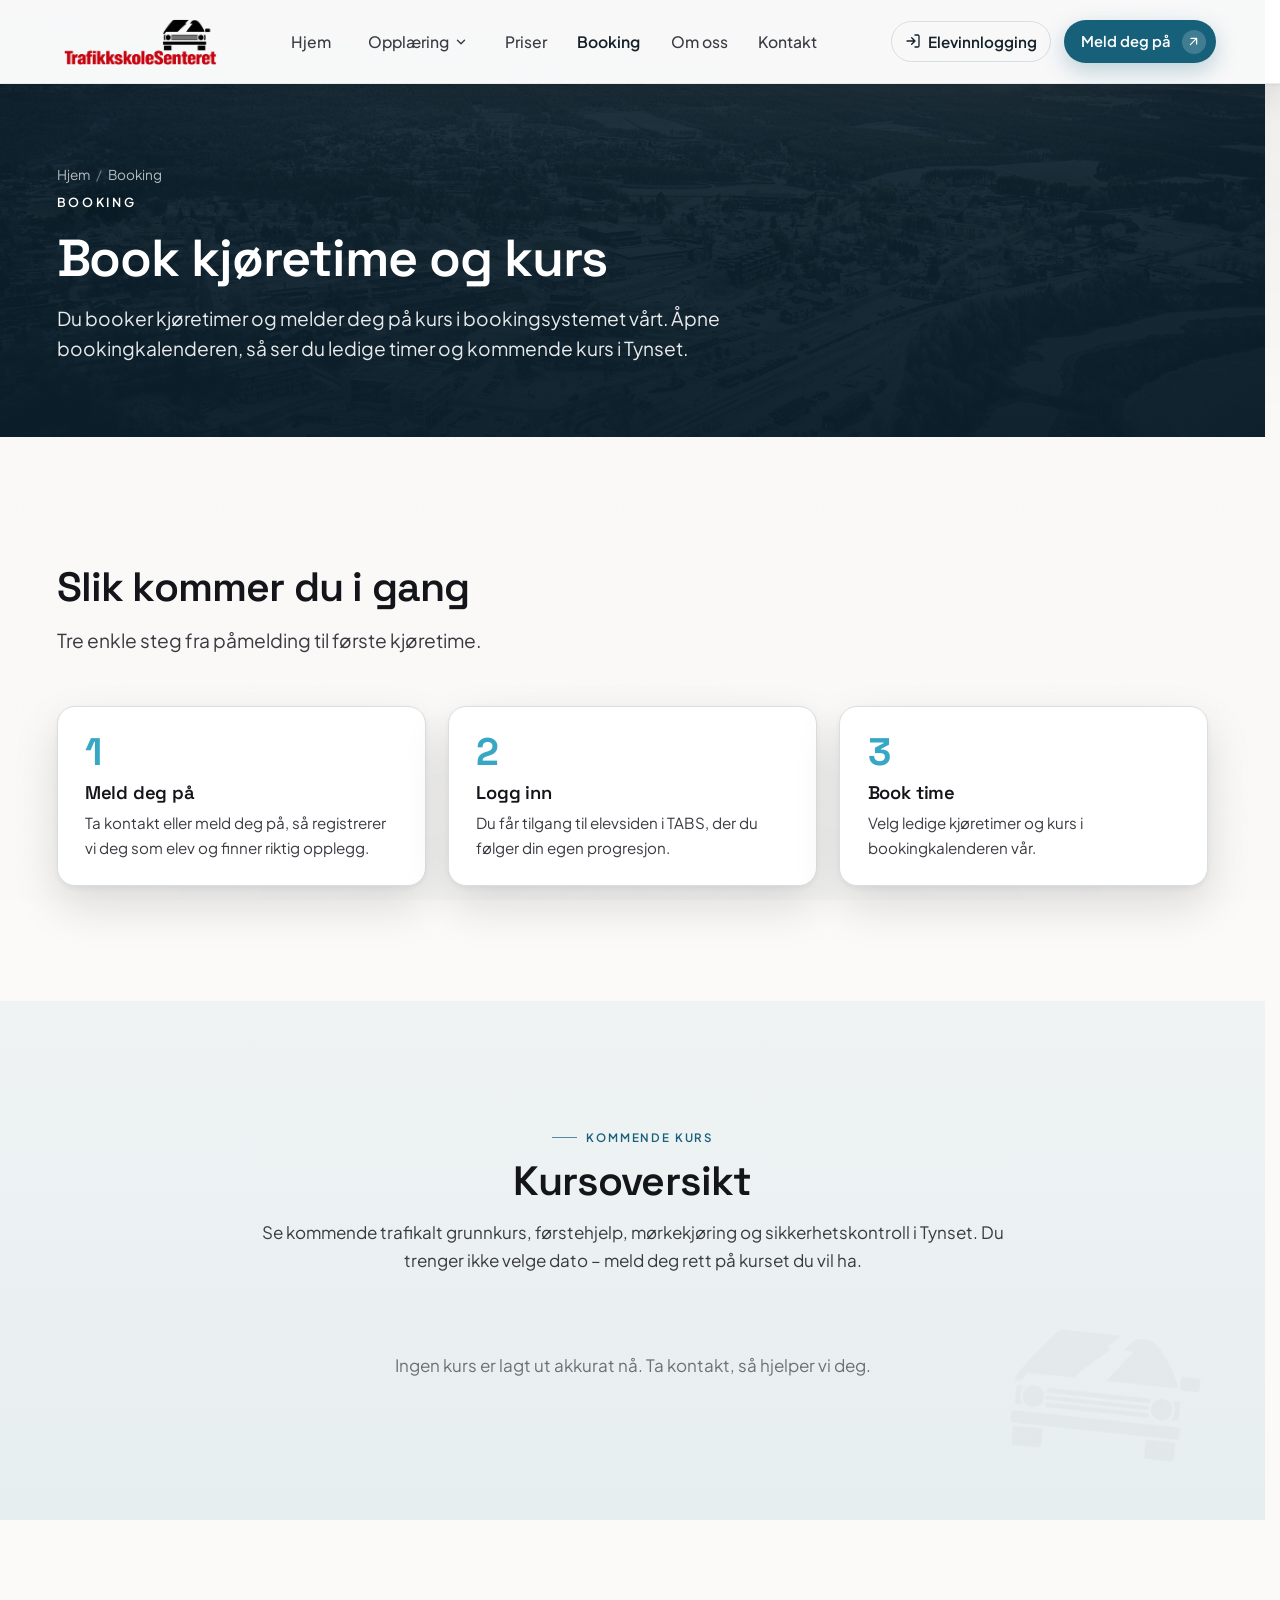
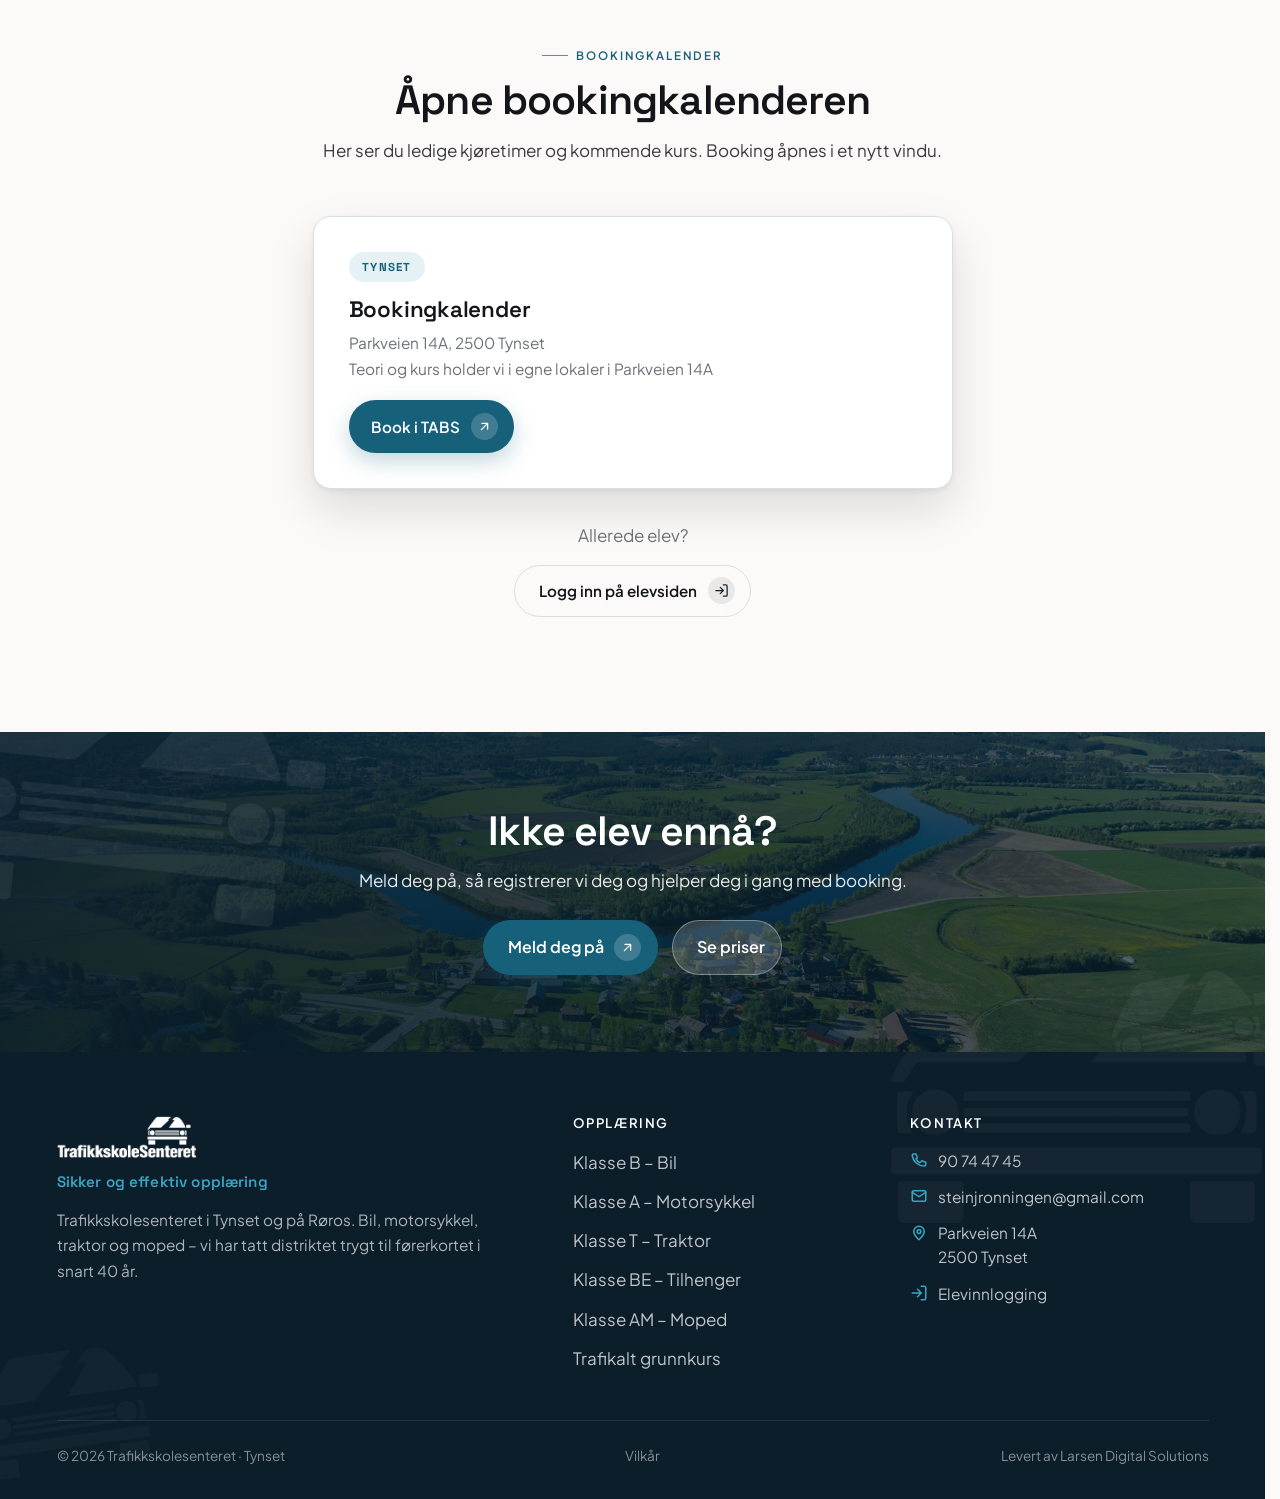
==== booking.html @ 38468cd4 "Trafikkskolesenteret – nettside (forhåndsvisning for kunde) Co-Authored-By: Claude Opus 4.8 (1M cont" ====
<!DOCTYPE html>
<html lang="nb">
<head>
  <meta charset="UTF-8">
  <meta name="viewport" content="width=device-width, initial-scale=1">
  <script>document.documentElement.classList.add('js')</script>
  <title>Booking og kommende kurs | Trafikkskolesenteret</title>
  <meta name="description" content="Book kjøretime og meld deg på kurs hos Trafikkskolesenteret i Tynset. Åpne bookingkalenderen og logg inn på elevsiden via TABS.">
  <link rel="canonical" href="https://trafikkskolesenteret.no/booking.html">
  <meta name="theme-color" content="#0C1E2A">
  <link rel="icon" type="image/png" href="img/favicon.png?v=5">
  <link rel="apple-touch-icon" href="img/favicon.png?v=5">
  <meta property="og:type" content="website">
  <meta property="og:site_name" content="Trafikkskolesenteret">
  <meta property="og:locale" content="nb_NO">
  <meta property="og:title" content="Booking og kommende kurs | Trafikkskolesenteret">
  <meta property="og:description" content="Book kjøretime og meld deg på kurs hos Trafikkskolesenteret i Tynset.">
  <meta property="og:url" content="https://trafikkskolesenteret.no/booking.html">
  <meta property="og:image" content="https://trafikkskolesenteret.no/img/road.jpg">
  <meta name="twitter:card" content="summary_large_image">
  <meta name="twitter:title" content="Booking og kommende kurs | Trafikkskolesenteret">
  <meta name="twitter:description" content="Book kjøretime og meld deg på kurs hos Trafikkskolesenteret i Tynset.">
  <meta name="twitter:image" content="https://trafikkskolesenteret.no/img/road.jpg">
  <link rel="stylesheet" href="css/styles.css?v=43">
  <style>
    .book-grid { display: grid; gap: clamp(1.1rem, 2vw, 1.6rem); }
    @media (min-width: 760px) { .book-grid { grid-template-columns: 1fr 1fr; } }
    .book-card { display: flex; flex-direction: column; padding: clamp(1.7rem, 3vw, 2.2rem); }
    .book-card__tag { display: inline-flex; align-self: flex-start; font-family: var(--font-display); font-weight: 700; font-size: .72rem; letter-spacing: .1em; text-transform: uppercase; color: var(--accent); background: rgba(8,117,160,.1); padding: .36rem .85rem; border-radius: 999px; margin-bottom: 1rem; }
    .book-card h3 { font-size: 1.4rem; margin-bottom: .5rem; }
    .book-card p { font-size: .96rem; margin-bottom: 1.2rem; }
    .book-card .btn-row { margin-top: auto; }
    .steps3 { display: grid; gap: clamp(1rem, 2vw, 1.4rem); counter-reset: s; }
    @media (min-width: 760px) { .steps3 { grid-template-columns: repeat(3, 1fr); } }
    .step3 { padding: 1.6rem 1.7rem; }
    .step3 .n { font-family: var(--font-display); font-weight: 700; font-size: 2.4rem; line-height: 1; color: var(--accent-bright); }
    .step3 h3 { margin: .7rem 0 .4rem; font-size: 1.15rem; }
    .step3 p { font-size: .95rem; }
  </style>
  <script type="application/ld+json">{"@context":"https://schema.org","@type":"BreadcrumbList","itemListElement":[{"@type":"ListItem","position":1,"name":"Hjem","item":"https://trafikkskolesenteret.no/"},{"@type":"ListItem","position":2,"name":"Booking","item":"https://trafikkskolesenteret.no/booking.html"}]}</script>
</head>
<body>
  <a href="#hovedinnhold" class="skip-link">Hopp til innhold</a>

  <!-- ===================== NAV ===================== -->
  <header class="nav">
    <div class="container nav__inner">
      <a class="brand" href="index.html" aria-label="Trafikkskolesenteret, forside"><img decoding="async" class="brand__logo" src="img/logo.png?v=1" alt="Trafikkskolesenteret"></a>
      <nav class="nav__links" aria-label="Hovedmeny">
        <a href="index.html">Hjem</a>
        <div class="has-dd">
          <button class="dd__btn" aria-haspopup="true" aria-expanded="false">Opplæring
            <svg viewBox="0 0 24 24" fill="none" stroke="currentColor" stroke-width="2.4" stroke-linecap="round" stroke-linejoin="round" aria-hidden="true"><path d="m6 9 6 6 6-6"/></svg>
          </button>
          <div class="dd__panel" role="menu">
            <a href="klasse-b.html" role="menuitem"><span class="dd__ic"><svg viewBox="0 0 24 24" fill="none" stroke="currentColor" stroke-width="2" stroke-linecap="round" stroke-linejoin="round"><path d="M5 13l1.5-4.5A2 2 0 0 1 8.4 7h7.2a2 2 0 0 1 1.9 1.5L19 13M5 13h14v4H5z"/><circle cx="8" cy="17" r="1.4"/><circle cx="16" cy="17" r="1.4"/></svg></span><span><b>Klasse B – Bil</b><span>Manuell eller automat</span></span></a>
            <a href="klasse-a-mc.html" role="menuitem"><span class="dd__ic"><svg viewBox="0 0 24 24" fill="none" stroke="currentColor" stroke-width="2" stroke-linecap="round" stroke-linejoin="round"><circle cx="5" cy="16" r="3.2"/><circle cx="19" cy="16" r="3.2"/><path d="M8.2 16h4.3l3-5.5H14l-2-2H8"/><path d="M15.5 10.5 17.5 16"/></svg></span><span><b>Klasse A – Motorsykkel</b><span>Lett, mellomtung og tung</span></span></a>
            <a href="klasse-t.html" role="menuitem"><span class="dd__ic"><svg viewBox="0 0 24 24" fill="none" stroke="currentColor" stroke-width="2" stroke-linecap="round" stroke-linejoin="round"><circle cx="7" cy="16" r="4"/><circle cx="18" cy="17" r="3"/><path d="M7 12V6h4l2 6M11 16h4M15 17V8h5"/></svg></span><span><b>Klasse T – Traktor</b><span>Traktor og redskap</span></span></a>
            <a href="klasse-be.html" role="menuitem"><span class="dd__ic"><svg viewBox="0 0 24 24" fill="none" stroke="currentColor" stroke-width="2" stroke-linecap="round" stroke-linejoin="round"><path d="M3 8h9v6H3zM12 11h6l3 3v0h-9z"/><circle cx="7" cy="17" r="1.6"/><circle cx="17" cy="17" r="1.6"/></svg></span><span><b>Klasse BE</b><span>Bil med tilhenger</span></span></a>
            <a href="klasse-am.html" role="menuitem"><span class="dd__ic"><svg viewBox="0 0 24 24" fill="none" stroke="currentColor" stroke-width="2" stroke-linecap="round" stroke-linejoin="round"><circle cx="5.5" cy="16" r="3"/><circle cx="18.5" cy="16" r="3"/><path d="M8.5 16h7l2-6h2M17.5 10 16 6h-3M5.5 16 8 11h6"/></svg></span><span><b>Klasse AM – Moped</b><span>Moped fra 16 år</span></span></a>
            <a href="trafikalt-grunnkurs.html" role="menuitem"><span class="dd__ic"><svg viewBox="0 0 24 24" fill="none" stroke="currentColor" stroke-width="2" stroke-linecap="round" stroke-linejoin="round"><path d="M9 11l3 3L22 4"/><path d="M21 12v7a2 2 0 0 1-2 2H5a2 2 0 0 1-2-2V5a2 2 0 0 1 2-2h11"/></svg></span><span><b>Trafikalt grunnkurs</b><span>Obligatorisk førstesteg</span></span></a>
          </div>
        </div>
        <a href="priser.html">Priser</a>
        <a href="booking.html" aria-current="page">Booking</a>
        <a href="om-oss.html">Om oss</a>
        <a href="kontakt.html">Kontakt</a>
      </nav>
      <div class="nav__cta">
        <a class="nav__login" href="https://tabs.no/start" target="_blank" rel="noopener" aria-label="Elevinnlogging (åpner nytt vindu)">
          <svg viewBox="0 0 24 24" fill="none" stroke="currentColor" stroke-width="2" stroke-linecap="round" stroke-linejoin="round" aria-hidden="true"><path d="M15 3h4a2 2 0 0 1 2 2v14a2 2 0 0 1-2 2h-4"/><path d="M10 17 15 12 10 7M15 12H3"/></svg>
          Elevinnlogging
        </a>
        <a class="btn btn--primary" href="kontakt.html">Meld deg på
          <span class="btn__icon" aria-hidden="true"><svg viewBox="0 0 24 24" fill="none" stroke="currentColor" stroke-width="2" stroke-linecap="round" stroke-linejoin="round"><path d="M7 17 17 7M8 7h9v9"/></svg></span>
        </a>
      </div>
      <button class="nav__burger" aria-label="Åpne meny" aria-expanded="false" aria-controls="mobilmeny"><span></span><span></span><span></span></button>
    </div>
  </header>

  <div class="mobile-menu" id="mobilmeny">
    <a class="m-link" href="index.html">Hjem</a>
    <span class="m-link" style="cursor:default;opacity:.7">Opplæring</span>
    <div class="m-sub">
      <a href="klasse-b.html">Klasse B – Bil</a>
      <a href="klasse-a-mc.html">Klasse A – MC</a>
      <a href="klasse-t.html">Klasse T – Traktor</a>
      <a href="klasse-be.html">Klasse BE – Tilhenger</a>
      <a href="klasse-am.html">Klasse AM – Moped</a>
      <a href="trafikalt-grunnkurs.html">Trafikalt grunnkurs</a>
    </div>
    <a class="m-link" href="priser.html">Priser</a>
    <a class="m-link" href="booking.html">Booking</a>
    <a class="m-link" href="om-oss.html">Om oss</a>
    <a class="m-link" href="kontakt.html">Kontakt</a>
    <div class="mobile-menu__foot">
      <a class="btn btn--ghost btn--block" href="https://tabs.no/start" target="_blank" rel="noopener">Elevinnlogging</a>
      <a class="btn btn--primary btn--block" href="kontakt.html">Meld deg på</a>
    </div>
  </div>

  <main id="hovedinnhold">

    <!-- ===================== SUBHERO ===================== -->
    <section class="subhero">
      <div class="subhero__bg" aria-hidden="true"><img decoding="async" src="img/tynset-vinter.jpg" alt=""></div>
      <div class="subhero__scrim" aria-hidden="true"></div>
      <span data-nav-sentinel style="position:absolute;top:60px;height:1px;width:1px"></span>
      <div class="container">
        <div class="crumbs"><a href="index.html">Hjem</a><span>/</span> Booking</div>
        <span class="eyebrow">Booking</span>
        <h1>Book kjøretime og kurs</h1>
        <p class="lead">Du booker kjøretimer og melder deg på kurs i bookingsystemet vårt. Åpne bookingkalenderen, så ser du ledige timer og kommende kurs i Tynset.</p>
      </div>
    </section>

    <!-- ===================== SLIK GJØR DU ===================== -->
    <section class="section">
      <div class="container">
        <div class="section-head reveal"><h2>Slik kommer du i gang</h2><p class="lead">Tre enkle steg fra påmelding til første kjøretime.</p></div>
        <div class="steps3 reveal">
          <div class="card step3"><span class="n">1</span><h3>Meld deg på</h3><p>Ta kontakt eller meld deg på, så registrerer vi deg som elev og finner riktig opplegg.</p></div>
          <div class="card step3"><span class="n">2</span><h3>Logg inn</h3><p>Du får tilgang til elevsiden i TABS, der du følger din egen progresjon.</p></div>
          <div class="card step3"><span class="n">3</span><h3>Book time</h3><p>Velg ledige kjøretimer og kurs i bookingkalenderen vår.</p></div>
        </div>
      </div>
    </section>

    <!-- ===================== KOMMENDE KURS ===================== -->
    <section class="section section--soft">
      <div class="container">
        <div class="section-head section-head--center reveal">
          <span class="eyebrow eyebrow--center">Kommende kurs</span>
          <h2>Kursoversikt</h2>
          <p class="measure" style="margin:.9rem auto 0">Se kommende trafikalt grunnkurs, førstehjelp, mørkekjøring og sikkerhetskontroll i Tynset. Du trenger ikke velge dato – meld deg rett på kurset du vil ha.</p>
        </div>
        <div class="reveal" data-kurs-list="full"><p class="ko-empty">Laster kommende kurs …</p></div>
      </div>
    </section>

    <!-- ===================== KALENDER ===================== -->
    <section class="section">
      <div class="container">
        <div class="section-head section-head--center reveal">
          <span class="eyebrow eyebrow--center">Bookingkalender</span>
          <h2>Åpne bookingkalenderen</h2>
          <p class="measure" style="margin:.9rem auto 0">Her ser du ledige kjøretimer og kommende kurs. Booking åpnes i et nytt vindu.</p>
        </div>
        <div class="book-grid reveal" style="grid-template-columns:1fr;max-width:640px;margin-inline:auto">
          <article class="card book-card">
            <span class="book-card__tag">Tynset</span>
            <h3>Bookingkalender</h3>
            <p class="muted">Parkveien 14A, 2500 Tynset<br>Teori og kurs holder vi i egne lokaler i Parkveien 14A</p>
            <div class="btn-row">
              <a class="btn btn--primary" href="https://tabs.no/start" target="_blank" rel="noopener">Book i TABS<span class="btn__icon" aria-hidden="true"><svg viewBox="0 0 24 24" fill="none" stroke="currentColor" stroke-width="2" stroke-linecap="round" stroke-linejoin="round"><path d="M7 17 17 7M8 7h9v9"/></svg></span></a>
            </div>
          </article>
        </div>
        <div class="center reveal" style="margin-top:2rem">
          <p class="muted" style="margin-bottom:1rem">Allerede elev?</p>
          <a class="btn btn--ghost" href="https://tabs.no/start" target="_blank" rel="noopener">Logg inn på elevsiden<span class="btn__icon" aria-hidden="true"><svg viewBox="0 0 24 24" fill="none" stroke="currentColor" stroke-width="2" stroke-linecap="round" stroke-linejoin="round"><path d="M15 3h4a2 2 0 0 1 2 2v14a2 2 0 0 1-2 2h-4"/><path d="M10 17 15 12 10 7M15 12H3"/></svg></span></a>
        </div>
      </div>
    </section>

    <!-- ===================== CTA ===================== -->
    <section class="cta-band section--tight">
      <div class="cta-band__bg" aria-hidden="true"><img decoding="async" src="img/tynset-sommer.jpg" alt=""></div>
      <div class="cta-band__scrim" aria-hidden="true"></div>
      <div class="container center">
        <h2>Ikke elev ennå?</h2>
        <p class="measure" style="margin:.8rem auto 1.6rem">Meld deg på, så registrerer vi deg og hjelper deg i gang med booking.</p>
        <div class="btn-row" style="justify-content:center">
          <a class="btn btn--primary btn--lg" href="kontakt.html">Meld deg på<span class="btn__icon" aria-hidden="true"><svg viewBox="0 0 24 24" fill="none" stroke="currentColor" stroke-width="2" stroke-linecap="round" stroke-linejoin="round"><path d="M7 17 17 7M8 7h9v9"/></svg></span></a>
          <a class="btn btn--glass btn--lg" href="priser.html">Se priser</a>
        </div>
      </div>
    </section>

  </main>

  <!-- ===================== FOOTER ===================== -->
  <footer class="footer">
    <div class="container">
      <div class="footer__grid">
        <div>
          <a class="brand" href="index.html" aria-label="Trafikkskolesenteret, forside"><img decoding="async" class="brand__logo" src="img/logo.png?v=1" alt="Trafikkskolesenteret"></a>
          <p class="footer__tagline">Sikker og effektiv opplæring</p>
          <p class="footer__about">Trafikkskolesenteret i Tynset og på Røros. Bil, motorsykkel, traktor og moped – vi har tatt distriktet trygt til førerkortet i snart 40 år.</p>
        </div>
        <div>
          <h4>Opplæring</h4>
          <ul>
            <li><a href="klasse-b.html">Klasse B – Bil</a></li>
            <li><a href="klasse-a-mc.html">Klasse A – Motorsykkel</a></li>
            <li><a href="klasse-t.html">Klasse T – Traktor</a></li>
            <li><a href="klasse-be.html">Klasse BE – Tilhenger</a></li>
            <li><a href="klasse-am.html">Klasse AM – Moped</a></li>
            <li><a href="trafikalt-grunnkurs.html">Trafikalt grunnkurs</a></li>
          </ul>
        </div>
        <div>
          <h4>Kontakt</h4>
          <ul class="footer__contact">
            <li><svg viewBox="0 0 24 24" fill="none" stroke="currentColor" stroke-width="2" stroke-linecap="round" stroke-linejoin="round" aria-hidden="true"><path d="M5 4h3l2 5-2 1.5a11 11 0 0 0 5 5L16 13l5 2v3a2 2 0 0 1-2 2A16 16 0 0 1 3 6a2 2 0 0 1 2-2Z"/></svg><a href="tel:+4790744745">90 74 47 45</a></li><li><svg viewBox="0 0 24 24" fill="none" stroke="currentColor" stroke-width="2" stroke-linecap="round" stroke-linejoin="round" aria-hidden="true"><rect x="3" y="5" width="18" height="14" rx="2"/><path d="m3 7 9 6 9-6"/></svg><a href="mailto:steinjronningen@gmail.com">steinjronningen@gmail.com</a></li>
            <li><svg viewBox="0 0 24 24" fill="none" stroke="currentColor" stroke-width="2" stroke-linecap="round" stroke-linejoin="round" aria-hidden="true"><path d="M12 21s-7-6.5-7-11a7 7 0 0 1 14 0c0 4.5-7 11-7 11Z"/><circle cx="12" cy="10" r="2.5"/></svg><span style="line-height:1.6">Parkveien 14A<br>2500 Tynset</span></li>
            <li><svg viewBox="0 0 24 24" fill="none" stroke="currentColor" stroke-width="2" stroke-linecap="round" stroke-linejoin="round" aria-hidden="true"><path d="M15 3h4a2 2 0 0 1 2 2v14a2 2 0 0 1-2 2h-4"/><path d="M10 17 15 12 10 7M15 12H3"/></svg><a href="https://tabs.no/start" target="_blank" rel="noopener">Elevinnlogging</a></li>
          </ul>
        </div>
      </div>
      <div class="footer__bar">
        <span>© <span data-year>2026</span> Trafikkskolesenteret · Tynset</span>
        <a href="vilkar.html">Vilkår</a>
        <span>Levert av Larsen Digital Solutions</span>
      </div>
    </div>
  </footer>

  <div class="mbar">
    <a class="btn btn--ghost" href="priser.html">Se priser</a>
    <a class="btn btn--primary" href="kontakt.html">Meld deg på</a>
  </div>

  <script src="js/main.js?v=13" defer></script>
  <script src="data/kurs.js?v=1" defer></script>
  <script src="js/kommende-kurs.js?v=2" defer></script>
</body>
</html>
---- css/styles.css ----
/* =====================================================================
   Trafikkskolesenteret — designsystem (Tynset)
   Palett: "Petrol & rav". Petrolblå = merkevare/CTA (tillit, etablert),
   brent oransje = sjelden spark (understrek, spar-merker), gull = stjerner.
   Radius: knapper = pill, kort = 18px, input = 10px.
   Fonter: Space Grotesk (display) + Plus Jakarta Sans (brødtekst), selvhostet.
   ===================================================================== */

/* ---------- Fonter ---------- */
@font-face { font-family: 'Space Grotesk'; font-style: normal; font-weight: 500; font-display: swap; src: url('../fonts/space-grotesk-500.woff2') format('woff2'); }
@font-face { font-family: 'Space Grotesk'; font-style: normal; font-weight: 600; font-display: swap; src: url('../fonts/space-grotesk-600.woff2') format('woff2'); }
@font-face { font-family: 'Space Grotesk'; font-style: normal; font-weight: 700; font-display: swap; src: url('../fonts/space-grotesk-700.woff2') format('woff2'); }
@font-face { font-family: 'Plus Jakarta Sans'; font-style: normal; font-weight: 400; font-display: swap; src: url('../fonts/jakarta-400.woff2') format('woff2'); }
@font-face { font-family: 'Plus Jakarta Sans'; font-style: normal; font-weight: 500; font-display: swap; src: url('../fonts/jakarta-500.woff2') format('woff2'); }
@font-face { font-family: 'Plus Jakarta Sans'; font-style: normal; font-weight: 600; font-display: swap; src: url('../fonts/jakarta-600.woff2') format('woff2'); }
@font-face { font-family: 'Plus Jakarta Sans'; font-style: normal; font-weight: 700; font-display: swap; src: url('../fonts/jakarta-700.woff2') format('woff2'); }

/* ---------- Tokens ---------- */
:root {
  --ink: #14151A;          /* tekst – nær sort */
  --ink-2: #3A3B42;        /* sekundær tekst */
  --muted: #6B7177;        /* dempet */
  --brand: #14212B;        /* petrol-navy: solid-nav-lenker, aksent på lyst */
  --brand-dark: #0A141C;
  --accent: #17607A;       /* petrolblå – CTA-bakgrunn (hvit tekst, AA ~6,5:1) */
  --accent-hover: #124F64;
  --accent-bright: #37A7C4;/* dekor: fokusring, ikon-uthev på mørkt */
  --spark: #C25A1B;        /* brent oransje-spark (spar-merker, understrek) */
  --gold: #E8A33D;         /* stjerner */
  --bg: #FBFAF8;           /* varm, lys near-white – hvite kort popper, ikke grått */
  --bg-soft: #EAF1F3;      /* mild kjølig petroltone (ikke grått) */
  --bg-deep: #0C1E2A;      /* mørk seksjon / footer – dyp petrol-navy */
  --surface: #FFFFFF;
  --hairline: #D8DEE2;
  --hairline-soft: #E8ECEF;

  --r-card: 18px;
  --r-card-inner: 12px;
  --r-input: 10px;
  --r-sm: 8px;
  --r-pill: 999px;

  --shadow-sm: 0 1px 3px rgba(17,18,22,.06), 0 12px 32px rgba(17,18,22,.10);
  --shadow-md: 0 6px 20px rgba(17,18,22,.08), 0 22px 48px rgba(17,18,22,.12);
  --shadow-lg: 0 30px 70px rgba(23,24,29,.16);

  --ease: cubic-bezier(0.16, 1, 0.3, 1);
  --ease-spring: cubic-bezier(0.32, 0.72, 0, 1);

  --font-display: 'Space Grotesk', ui-sans-serif, system-ui, sans-serif;
  --font-body: 'Plus Jakarta Sans', ui-sans-serif, system-ui, sans-serif;

  --maxw: 1200px;
  --nav-h: 84px;
}

/* ---------- Reset / base ---------- */
*, *::before, *::after { box-sizing: border-box; }
* { margin: 0; }
html { scroll-behavior: smooth; -webkit-text-size-adjust: 100%; scrollbar-gutter: stable; scroll-padding-top: calc(var(--nav-h) + 16px); }
body {
  font-family: var(--font-body);
  color: var(--ink);
  background: var(--bg);
  font-size: 1.0625rem;
  line-height: 1.65;
  -webkit-font-smoothing: antialiased;
  text-rendering: optimizeLegibility;
  overflow-x: hidden;
}
/* Ambient dybde: subtile gløder + grain – faste lag bak innholdet (ingen blur → ingen scroll-kost) */
body::before {
  content: ''; position: fixed; inset: 0; z-index: -1; pointer-events: none;
  background:
    radial-gradient(66rem 46rem at 3% -12%, rgba(23,96,122,.055), transparent 56%),
    radial-gradient(58rem 46rem at 106% 2%, rgba(16,17,22,.06), transparent 55%),
    radial-gradient(58rem 44rem at 50% 120%, rgba(23,96,122,.03), transparent 60%);
}
body::after {
  content: ''; position: fixed; inset: 0; z-index: -1; pointer-events: none; opacity: .035;
  background-image: url("data:image/svg+xml,%3Csvg xmlns='http://www.w3.org/2000/svg' width='200' height='200'%3E%3Cfilter id='n'%3E%3CfeTurbulence type='fractalNoise' baseFrequency='0.8' numOctaves='2' stitchTiles='stitch'/%3E%3C/filter%3E%3Crect width='100%25' height='100%25' filter='url(%23n)'/%3E%3C/svg%3E");
  background-size: 200px 200px;
}
img { display: block; max-width: 100%; height: auto; }
a { color: inherit; text-decoration: none; }
button { font: inherit; cursor: pointer; }
[hidden] { display: none !important; }
:focus-visible { outline: 2px solid var(--accent-bright); outline-offset: 3px; border-radius: 4px; }

/* ---------- Typografi ---------- */
h1, h2, h3, h4 { font-family: var(--font-display); font-weight: 600; line-height: 1.08; letter-spacing: -0.02em; color: var(--ink); }
.h-display { font-size: clamp(2.6rem, 6vw, 4.6rem); font-weight: 700; line-height: 1.02; letter-spacing: -0.03em; }
h1 { font-size: clamp(2.1rem, 4.2vw, 3.25rem); }
h2 { font-size: clamp(1.8rem, 3.2vw, 2.6rem); }
h3 { font-size: clamp(1.2rem, 1.6vw, 1.45rem); letter-spacing: -0.01em; }
p { color: var(--ink-2); }
.lead { font-size: clamp(1.1rem, 1.5vw, 1.3rem); color: var(--ink-2); line-height: 1.55; }
.measure { max-width: 62ch; }
.muted { color: var(--muted); }
strong { font-weight: 600; color: var(--ink); }
.prose p + p { margin-top: 1rem; }
.prose h3 { margin: 2rem 0 .6rem; }
.prose ul { margin: 1rem 0 0; padding-left: 0; list-style: none; display: grid; gap: .7rem; }
.prose ul li { position: relative; padding-left: 1.6rem; color: var(--ink-2); }
.prose ul li::before { content: ""; position: absolute; left: 0; top: .62em; width: 8px; height: 8px; border-radius: 50%; background: var(--accent); }

.eyebrow {
  display: inline-flex; align-items: center; gap: .55rem;
  font-family: var(--font-body); font-weight: 600;
  font-size: .72rem; letter-spacing: .16em; text-transform: uppercase;
  color: var(--accent);
}
.eyebrow::before { content: ""; width: 1.6rem; height: 1px; background: var(--accent); display: inline-block; opacity: .7; }
.eyebrow--center { justify-content: center; }

/* ---------- Layout ---------- */
.container { width: 100%; max-width: var(--maxw); margin-inline: auto; padding-inline: 24px; }
.container--narrow { max-width: 860px; }
.section { padding-block: clamp(72px, 9vw, 132px); }
.section--soft { background: linear-gradient(180deg, #EFF3F4 0%, #E7EEF0 100%); }
.section--deep { background: var(--bg-deep); color: #ECEEF1; }
.section--tight { padding-block: clamp(56px, 6vw, 88px); }
/* Diskret bil-vannmerke i lyse seksjoner. Fire varianter veksler (ulik størrelse,
   hjørne og rotasjon) slik at stablede seksjoner aldri ser like ut. Veldig lav opasitet. */
.section--soft { position: relative; overflow: hidden; }
.section--soft > .container { position: relative; z-index: 1; }
.section--soft::before { content: ''; position: absolute; z-index: 0; pointer-events: none; background: url('../img/favicon.png') no-repeat center / contain; aspect-ratio: 417 / 276;
  /* variant A: oppe til høyre – hele bilen synlig */
  width: clamp(150px, 18vw, 250px); right: 4%; top: 14%; opacity: .03; }
/* variant B: nede til venstre, lett rotert */
.section--soft:nth-of-type(4n+2)::before { width: clamp(110px, 13vw, 180px); right: auto; left: 4%; top: auto; bottom: 11%; transform: rotate(-8deg); opacity: .028; }
/* variant C: medium, nede til høyre, motsatt rotasjon */
.section--soft:nth-of-type(4n+3)::before { width: clamp(130px, 15vw, 215px); right: 5%; left: auto; top: auto; bottom: 12%; transform: rotate(6deg); opacity: .026; }
/* variant D: liten, oppe til venstre */
.section--soft:nth-of-type(4n)::before   { width: clamp(100px, 12vw, 155px); right: auto; left: 5%; top: 12%; bottom: auto; transform: rotate(-3deg); opacity: .03; }
/* Frostet-glass-scene (fjell, trær, skilt) – inspirert av vinduet deres. Erstatter bil-vannmerket i seksjonen den brukes. */
/* Frostet-glass-scene (fjell, bil, skilt, busk) fra deres vindusdekor. Silhuettene står på
   seksjonsbunnen (= skillet mot neste seksjon); bakkebåndet under horisonten klippes bort. */
.scene-band { position: absolute; left: 0; right: 0; bottom: 0; height: clamp(150px, 18vw, 265px); overflow: hidden; z-index: 0; pointer-events: none;
  background: url('../img/scene-by.png') no-repeat center bottom / 100% auto;
  mix-blend-mode: multiply; opacity: .15;
}
/* Bil med campingvogn – samme bånd-format, brukes på FAQ-seksjonen */
.scene-band.scene-band--vogn { background-image: url('../img/scene-vogn.png'); }
.has-scene { position: relative; overflow: hidden; }
.has-scene > .container { position: relative; z-index: 1; }
.section--soft.has-scene { padding-bottom: clamp(2.6rem, 5vw, 4rem); }
.section--soft.has-scene::before { display: none; }

/* Motorsykkel-variant – allerede et tynt bånd med horisont i bunn; legges på lys seksjon
   som skille (bases står på seksjonsbunnen). */
.section.has-scene--mc { padding-bottom: clamp(150px, 17vw, 250px); }
.scene-band.scene-band--mc { height: clamp(130px, 16vw, 235px);
  background: url('../img/scene-mc.png') no-repeat center bottom / 100% auto;
  opacity: .15;
  -webkit-mask-image: linear-gradient(to top, #000 78%, transparent 100%);
  mask-image: linear-gradient(to top, #000 78%, transparent 100%);
}
.section-head { max-width: 64ch; margin-bottom: clamp(2.2rem, 4vw, 3.4rem); }
.section-head h2 { margin-top: .8rem; }
.section-head p { margin-top: 1rem; }
.section-head--center { margin-inline: auto; text-align: center; }

.grid { display: grid; gap: clamp(1.1rem, 2vw, 1.6rem); }
@media (min-width: 768px) {
  .grid-2 { grid-template-columns: repeat(2, 1fr); }
  .grid-3 { grid-template-columns: repeat(3, 1fr); }
  .grid-4 { grid-template-columns: repeat(4, 1fr); }
}

/* ---------- Knapper ---------- */
.btn {
  display: inline-flex; align-items: center; gap: .65rem;
  font-family: var(--font-body); font-weight: 600; font-size: .95rem;
  padding: .72rem .95rem .72rem 1.35rem;
  border-radius: var(--r-pill); border: 1px solid transparent;
  transition: transform .4s var(--ease-spring), background-color .3s var(--ease), box-shadow .3s var(--ease), color .3s var(--ease), border-color .3s var(--ease);
  white-space: nowrap;
}
.btn:active { transform: scale(.975); }
.btn__icon { display: grid; place-items: center; width: 1.7rem; height: 1.7rem; border-radius: var(--r-pill); background: rgba(255,255,255,.18); transition: transform .45s var(--ease-spring), background-color .3s var(--ease); }
.btn__icon svg { width: 15px; height: 15px; }
.btn:hover .btn__icon { transform: translate(2px, -1px); }

.btn--primary { background: var(--accent); color: #fff; box-shadow: 0 8px 22px rgba(23,96,122,.26); }
.btn--primary:hover { background: var(--accent-hover); box-shadow: 0 12px 30px rgba(23,96,122,.32); }

.btn--ghost { background: transparent; color: var(--ink); border-color: var(--hairline); padding-left: 1.5rem; }
.btn--ghost:hover { border-color: var(--brand); background: rgba(23,24,29,.04); }
.btn--ghost .btn__icon { background: rgba(23,24,29,.08); color: var(--brand); }

.btn--glass { background: rgba(255,255,255,.17); color: #fff; border-color: rgba(255,255,255,.34); padding-left: 1.5rem; }
.btn--glass:hover { background: rgba(255,255,255,.2); }
.btn--glass .btn__icon { background: rgba(255,255,255,.22); }

.btn--lg { font-size: 1rem; padding: .82rem 1rem .82rem 1.45rem; }
.btn--block { display: flex; justify-content: center; width: 100%; }
.btn-row { display: flex; flex-wrap: wrap; gap: .9rem; }

/* ---------- Navigasjon ---------- */
.nav { position: fixed; inset: 0 0 auto 0; z-index: 100; height: var(--nav-h); display: flex; align-items: center; transition: background-color .4s var(--ease), box-shadow .4s var(--ease), border-color .4s var(--ease); border-bottom: 1px solid transparent; }
.nav__inner { display: flex; align-items: center; justify-content: space-between; gap: 1.25rem; width: 100%; }
.nav.is-solid { background: rgba(255,255,255,.97); border-color: var(--hairline-soft); box-shadow: var(--shadow-sm); }
.brand { display: inline-flex; align-items: center; }
.brand__logo { height: 42px; width: auto; display: block; }
/* tekstlogo-fallback til ekte logo er på plass */
.brand__text { font-family: var(--font-display); font-weight: 700; font-size: clamp(1.15rem, 1rem + 1vw, 1.42rem); letter-spacing: -0.03em; color: #fff; display: inline-block; white-space: nowrap; transition: color .4s var(--ease); }
.nav.is-solid .brand__text { color: var(--ink); }
.brand__text-accent { color: var(--spark); }
.brand__text .spark { color: var(--spark); }
.brand__mark { width: 30px; height: 30px; flex: none; }

.nav__links { display: none; align-items: center; gap: 1.9rem; }
.nav__links > a, .dd__btn { font-weight: 500; font-size: .98rem; color: rgba(255,255,255,.88); transition: color .25s var(--ease); background: none; border: 0; font-family: var(--font-body); }
.nav.is-solid .nav__links > a, .nav.is-solid .dd__btn { color: var(--ink-2); }
.nav__links > a:hover, .dd__btn:hover { color: #fff; }
.nav.is-solid .nav__links > a:hover, .nav.is-solid .dd__btn:hover { color: var(--brand); }
.nav__links a[aria-current="page"] { color: #fff; font-weight: 600; }
.nav.is-solid .nav__links a[aria-current="page"] { color: var(--brand); }

/* dropdown */
.has-dd { position: relative; }
.dd__btn { display: inline-flex; align-items: center; gap: .35rem; cursor: pointer; }
.dd__btn svg { width: 14px; height: 14px; transition: transform .3s var(--ease); }
.has-dd:hover .dd__btn svg, .dd__btn[aria-expanded="true"] svg { transform: rotate(180deg); }
.dd__panel {
  position: absolute; top: calc(100% + 18px); left: 50%; transform: translateX(-50%) translateY(10px);
  min-width: 348px; background: #fff; border: 1px solid var(--hairline-soft); border-radius: 18px;
  box-shadow: 0 2px 8px rgba(17,18,22,.04), 0 24px 56px rgba(17,18,22,.16); padding: .5rem;
  opacity: 0; visibility: hidden; transition: opacity .28s var(--ease), transform .45s var(--ease-spring), visibility .28s; z-index: 50;
}
/* liten pil opp mot knappen */
.dd__panel::before { content: ""; position: absolute; top: -7px; left: 50%; transform: translateX(-50%) rotate(45deg); width: 14px; height: 14px; background: #fff; border-left: 1px solid var(--hairline-soft); border-top: 1px solid var(--hairline-soft); border-radius: 4px 0 0 0; }
.has-dd:hover .dd__panel, .has-dd:focus-within .dd__panel, .dd__panel.is-open { opacity: 1; visibility: visible; transform: translateX(-50%) translateY(0); }
.dd__panel a { position: relative; display: flex; gap: .9rem; align-items: center; padding: .8rem .9rem; border-radius: 13px; color: var(--ink); transition: background-color .22s var(--ease); }
.dd__panel a + a { margin-top: 2px; }
.dd__panel a:hover, .dd__panel a:focus-visible { background: var(--bg-soft); }
.dd__panel a[aria-current="page"] { background: rgba(23,96,122,.06); }
.dd__ic { flex: none; width: 42px; height: 42px; border-radius: 12px; display: grid; place-items: center; background: var(--bg-soft); color: var(--accent); border: 1px solid var(--hairline-soft); transition: background-color .22s var(--ease), color .22s var(--ease), border-color .22s var(--ease); }
.dd__panel a:hover .dd__ic, .dd__panel a[aria-current="page"] .dd__ic { background: var(--accent); color: #fff; border-color: var(--accent); }
.dd__ic svg { width: 20px; height: 20px; }
.dd__panel b { display: block; font-family: var(--font-display); font-weight: 600; font-size: 1rem; letter-spacing: -0.01em; color: var(--ink); transition: color .22s var(--ease); }
.dd__panel a:hover b { color: var(--brand); }
.dd__panel a > span:last-child > span { display: block; font-size: .82rem; color: var(--muted); line-height: 1.35; margin-top: .1rem; }

.nav__cta { display: none; align-items: center; gap: .8rem; }
.nav__login { font-weight: 600; font-size: .95rem; color: #fff; display: inline-flex; align-items: center; gap: .45rem; padding: .46rem .8rem; border-radius: var(--r-pill); border: 1px solid rgba(255,255,255,.34); transition: background-color .25s var(--ease), border-color .25s var(--ease), color .25s var(--ease); }
.nav__login:hover { background: rgba(255,255,255,.14); }
.nav__login svg { width: 16px; height: 16px; }
.nav.is-solid .nav__login { color: var(--brand); border-color: var(--hairline); }
.nav.is-solid .nav__login:hover { background: var(--bg-soft); border-color: var(--brand); }

.nav__burger { display: flex; flex-direction: column; align-items: center; justify-content: center; gap: 5px; width: 46px; height: 46px; border-radius: 12px; background: rgba(255,255,255,.14); border: 1px solid rgba(255,255,255,.25); }
.nav.is-solid .nav__burger { background: var(--bg-soft); border-color: var(--hairline); }
.nav__burger span { display: block; width: 20px; height: 2px; background: #fff; border-radius: 2px; transition: transform .4s var(--ease-spring), opacity .25s var(--ease); }
.nav.is-solid .nav__burger span { background: var(--ink); }
.nav__burger[aria-expanded="true"] span:nth-child(1) { transform: translateY(7px) rotate(45deg); }
.nav__burger[aria-expanded="true"] span:nth-child(2) { opacity: 0; }
.nav__burger[aria-expanded="true"] span:nth-child(3) { transform: translateY(-7px) rotate(-45deg); }

@media (min-width: 1040px) {
  .nav__links, .nav__cta { display: flex; }
  .nav__burger { display: none; }
}

/* mobilmeny-overlegg */
.mobile-menu { position: fixed; inset: 0; z-index: 99; padding: calc(var(--nav-h) + 18px) 24px 28px; background: rgba(12,30,42,.985); display: flex; flex-direction: column; gap: .1rem; overflow-y: auto; opacity: 0; visibility: hidden; transform: translateY(-8px); transition: opacity .4s var(--ease), transform .5s var(--ease-spring), visibility .4s; }
.mobile-menu.is-open { opacity: 1; visibility: visible; transform: none; }
.mobile-menu a.m-link { font-family: var(--font-display); font-weight: 600; font-size: 1.5rem; color: #fff; padding: .55rem 0; border-bottom: 1px solid rgba(255,255,255,.12); opacity: 0; transform: translateY(14px); transition: opacity .5s var(--ease), transform .6s var(--ease-spring); }
.mobile-menu.is-open a.m-link { opacity: 1; transform: none; }
.mobile-menu.is-open a.m-link:nth-child(1) { transition-delay: .06s; }
.mobile-menu.is-open a.m-link:nth-child(2) { transition-delay: .10s; }
.mobile-menu.is-open a.m-link:nth-child(3) { transition-delay: .14s; }
.mobile-menu.is-open a.m-link:nth-child(4) { transition-delay: .18s; }
.mobile-menu.is-open a.m-link:nth-child(5) { transition-delay: .22s; }
.mobile-menu.is-open a.m-link:nth-child(6) { transition-delay: .26s; }
.m-sub { display: grid; grid-template-columns: 1fr 1fr; gap: .4rem; padding: .7rem 0; opacity: 0; transform: translateY(14px); transition: opacity .5s var(--ease) .2s, transform .6s var(--ease-spring) .2s; }
.mobile-menu.is-open .m-sub { opacity: 1; transform: none; }
.m-sub a { font-size: .95rem; font-weight: 600; color: rgba(255,255,255,.92); background: rgba(255,255,255,.08); border-radius: 10px; padding: .65rem .8rem; }
.mobile-menu__foot { margin-top: auto; display: grid; gap: .8rem; padding-top: 1.4rem; }
.mobile-menu__foot .btn { width: 100%; justify-content: center; }
.mobile-menu__tel { color: #fff; font-size: 1.1rem; font-weight: 600; display: inline-flex; align-items: center; gap: .6rem; justify-content: center; }
body.menu-open { overflow: hidden; }
body.menu-open .nav { background: transparent; box-shadow: none; border-color: transparent; }
body.menu-open .brand__text { color: #fff; }

/* ---------- Hero ---------- */
.hero { position: relative; width: 100%; min-height: 100vh; min-height: 100svh; display: flex; align-items: stretch; color: #fff; isolation: isolate; }
.hero__bg { position: absolute; inset: 0; z-index: -2; overflow: hidden; }
.hero__bg img { width: 100%; height: 100%; object-fit: cover; }
.hero__scrim { position: absolute; inset: 0; z-index: -1; background: linear-gradient(90deg, rgba(12,30,42,.80) 0%, rgba(12,30,42,.55) 24%, rgba(12,30,42,.22) 48%, rgba(12,30,42,0) 72%); }
.hero__inner { display: flex; flex-direction: column; justify-content: space-between; padding-top: calc(var(--nav-h) + clamp(2.5rem, 12vh, 7.5rem)); padding-bottom: clamp(1.6rem, 4vh, 2.6rem); }
@media (min-width: 1024px) { .hero .hero__inner { max-width: none; margin-inline: 0; padding-left: clamp(40px, 7vw, 150px); padding-right: 40px; } }
.hero h1 { color: #fff; margin: 1.2rem 0 1.3rem; max-width: 16ch; font-size: clamp(2.4rem, 5vw, 3.8rem); line-height: 1.05; letter-spacing: -0.03em; text-shadow: 0 2px 34px rgba(0,0,0,.34); }
.hero .lead { color: rgba(255,255,255,.93); max-width: 34ch; text-shadow: 0 1px 14px rgba(0,0,0,.35); }
.hero .eyebrow, .subhero .eyebrow { color: rgba(255,255,255,.96); font-size: .78rem; letter-spacing: .22em; text-shadow: 0 1px 14px rgba(0,0,0,.5); }
.hero .eyebrow::before, .subhero .eyebrow::before { display: none; }
.hero .btn-row { margin-top: 2rem; }
.hero__badges { display: flex; flex-wrap: wrap; gap: .7rem 2.2rem; justify-content: center; }
.hero__badge { display: inline-flex; align-items: center; gap: .6rem; font-weight: 600; font-size: .95rem; color: #fff; text-shadow: 0 1px 10px rgba(0,0,0,.45); }
.hero__badge svg { width: 20px; height: 20px; color: var(--accent-bright); flex: none; }
/* Hero på mobil: la høyden følge innholdet og pakk punktene pent */
@media (max-width: 700px) {
  .hero { min-height: auto; }
  .hero__inner { padding-top: calc(var(--nav-h) + 1.8rem); padding-bottom: 2rem; gap: 2.4rem; }
  .hero__badges { justify-content: flex-start; gap: .55rem 1.5rem; }
}

@media (prefers-reduced-motion: no-preference) {
  html.js .hero__inner > * { opacity: 0; animation: heroIn .9s var(--ease) both; }
  html.js .hero__inner > h1 { animation-delay: .12s; }
  html.js .hero__inner > .lead { animation-delay: .24s; }
  html.js .hero__inner > .btn-row { animation-delay: .36s; }
  html.js .hero__inner > .hero__badges { animation-delay: .48s; }
}
@keyframes heroIn { from { opacity: 0; transform: translateY(18px); filter: blur(6px); } to { opacity: 1; transform: none; filter: blur(0); } }

/* ---------- Sub-hero (innersider) ---------- */
.subhero { position: relative; color: #fff; isolation: isolate; overflow: hidden; padding-top: calc(var(--nav-h) + clamp(2.6rem, 7vw, 5rem)); padding-bottom: clamp(2.6rem, 7vw, 4.6rem); background: var(--bg-deep); }
.subhero__bg { position: absolute; inset: 0; z-index: -2; }
.subhero__bg img { width: 100%; height: 100%; object-fit: cover; opacity: .4; }
.subhero__scrim { position: absolute; inset: 0; z-index: -1; background: linear-gradient(180deg, rgba(10,30,42,.72), rgba(10,30,42,.93)); }
.subhero h1 { color: #fff; margin: 1rem 0 1.1rem; max-width: 20ch; }
.subhero .lead { color: rgba(255,255,255,.9); max-width: 58ch; }
.subhero .eyebrow { color: #fff; }
.subhero .btn-row { margin-top: 1.8rem; }
.crumbs { font-size: .85rem; color: rgba(255,255,255,.7); display: flex; flex-wrap: wrap; gap: .4rem; align-items: center; }
.crumbs a:hover { color: #fff; }
.crumbs span { opacity: .6; }

/* ---------- Fordeler (linjeikoner) ---------- */
.fordeler { display: grid; gap: clamp(1.8rem, 3vw, 2.6rem); }
@media (min-width: 768px) { .fordeler { grid-template-columns: repeat(3, 1fr); } }
.fordel__ic { color: var(--accent); margin-bottom: 1rem; }
.fordel__ic svg { width: 30px; height: 30px; }
.fordel h3 { font-size: 1.16rem; margin-bottom: .45rem; }
.fordel p { font-size: .98rem; }

/* ---------- Trust-stripe / stats ---------- */
.trust { background: var(--brand); color: #fff; padding-block: 13px; }
.trust__grid { display: grid; grid-template-columns: repeat(2, 1fr); gap: 1px; background: rgba(255,255,255,.16); border-radius: var(--r-card); overflow: hidden; }
@media (min-width: 768px) { .trust__grid { grid-template-columns: repeat(4, 1fr); } }
.trust__item { background: var(--brand); padding: .55rem 1rem; text-align: center; }
.trust__item--link { transition: background-color .25s var(--ease); }
.trust__item--link:hover { background: var(--brand-dark); }
.trust__item--link .trust__label { text-decoration: underline; text-underline-offset: 3px; text-decoration-color: rgba(255,255,255,.4); }
.trust__num { font-family: var(--font-display); font-weight: 700; font-size: clamp(1.02rem, 1.5vw, 1.3rem); line-height: 1.1; letter-spacing: -0.02em; display: block; }
.trust__label { display: block; margin-top: .2rem; font-size: .78rem; color: rgba(255,255,255,.8); }

.stats { display: grid; grid-template-columns: repeat(2, 1fr); gap: .6rem clamp(.8rem, 2vw, 1.2rem); max-width: 900px; margin-inline: auto; }
@media (min-width: 820px) { .stats { grid-template-columns: repeat(4, 1fr); } }
.stat { text-align: center; padding: .7rem .5rem; }
@media (min-width: 820px) { .stat + .stat { border-left: 1px solid var(--hairline-soft); } .section--deep .stat + .stat { border-left-color: rgba(255,255,255,.14); } }
.stat__num { display: block; font-family: var(--font-display); font-weight: 700; font-size: clamp(2rem, 3.4vw, 2.7rem); line-height: 1; letter-spacing: -0.03em; color: var(--accent); white-space: nowrap; }
.section--deep .stat__num { color: #fff; }
.stat__label { display: block; margin-top: .5rem; font-size: .9rem; line-height: 1.3; color: var(--muted); }
.section--deep .stat__label { color: rgba(236,238,241,.74); }

/* ---------- Kort ---------- */
.card { background: var(--surface); border-radius: var(--r-card); border: 1px solid var(--hairline); box-shadow: 0 2px 6px rgba(17,18,22,.06), 0 20px 46px rgba(17,18,22,.13); transition: transform .5s var(--ease), box-shadow .5s var(--ease); }
.card:hover { transform: translateY(-4px); box-shadow: var(--shadow-md); }
.bezel { background: var(--bg-soft); border: 1px solid var(--hairline); border-radius: calc(var(--r-card) + 6px); padding: 7px; box-shadow: var(--shadow-md); }
.bezel__inner { background: var(--surface); border-radius: var(--r-card); box-shadow: inset 0 1px 0 rgba(255,255,255,.7), 0 1px 2px rgba(17,18,22,.04); padding: clamp(1.5rem, 3vw, 2.6rem); }

/* ---------- Tjeneste-/klassekort ---------- */
.svc { display: flex; flex-direction: column; overflow: hidden; }
.svc__media { position: relative; aspect-ratio: 16 / 10; overflow: hidden; background: var(--bg-soft); }
.svc__media img { width: 100%; height: 100%; object-fit: cover; transition: transform .8s var(--ease); }
.svc:hover .svc__media img { transform: scale(1.05); }
.svc__tag { position: absolute; top: 1rem; left: 1rem; z-index: 2; font-size: .72rem; font-weight: 700; letter-spacing: .08em; text-transform: uppercase; color: #fff; background: var(--accent); padding: .35rem .7rem; border-radius: var(--r-pill); }
.svc__body { padding: 1.15rem 1.25rem 1.3rem; display: flex; flex-direction: column; flex: 1; }
.svc__body h3 { margin-bottom: .5rem; }
.svc__body p { font-size: .9rem; line-height: 1.5; }
.svc__meta { display: flex; flex-wrap: wrap; gap: .5rem; margin-top: 1rem; }
.svc__meta span { font-size: .82rem; font-weight: 600; color: var(--brand); background: rgba(23,24,29,.07); border: 1px solid rgba(23,24,29,.12); padding: .28rem .6rem; border-radius: var(--r-pill); }
.svc__link { margin-top: auto; padding-top: 1.1rem; font-weight: 600; color: var(--accent); display: inline-flex; align-items: center; gap: .5rem; }
.svc__link svg { width: 16px; height: 16px; transition: transform .4s var(--ease-spring); }
.svc:hover .svc__link svg { transform: translateX(4px); }

/* ---------- Prosess-steg / trinn ---------- */
.steps { counter-reset: step; }
.step { position: relative; padding: 1.8rem; }
.step__num { font-family: var(--font-display); font-weight: 700; font-size: 2.6rem; color: var(--accent-bright); line-height: 1; letter-spacing: -0.03em; opacity: .95; }
.step h3 { margin: .9rem 0 .5rem; }
.step p { font-size: .98rem; }
/* tidslinje (trinn 1–4) */
.trinn { display: grid; gap: 1.1rem; }
.trinn__item { display: grid; grid-template-columns: auto 1fr; gap: 1.2rem; align-items: start; padding: 1.4rem 1.5rem; }
.trinn__badge { font-family: var(--font-display); font-weight: 700; width: 46px; height: 46px; border-radius: 13px; display: grid; place-items: center; background: rgba(23,96,122,.1); color: var(--accent); font-size: 1.15rem; }
.trinn__item h3 { font-size: 1.12rem; margin-bottom: .35rem; }
.trinn__item p { font-size: .96rem; }

/* ---------- Sitater / anmeldelser ---------- */
.quote { display: flex; flex-direction: column; padding: 1.3rem 1.4rem; height: 100%; }
.quote__stars { color: var(--gold); letter-spacing: .15em; font-size: .9rem; margin-bottom: .6rem; }
.quote p { font-family: var(--font-display); font-weight: 500; font-size: 1.1rem; line-height: 1.45; color: var(--ink); letter-spacing: -0.01em; }
.quote__by { margin-top: auto; padding-top: .9rem; display: flex; align-items: center; gap: .8rem; }
.quote__avatar { width: 36px; height: 36px; border-radius: var(--r-pill); object-fit: cover; flex: none; display: grid; place-items: center; font-weight: 600; }
.quote__by b { font-weight: 600; font-size: .95rem; }
.quote__by span { display: block; font-size: .85rem; color: var(--muted); }
.reviews-head { display: flex; flex-wrap: wrap; align-items: center; gap: .8rem 1.4rem; }
.reviews-score { display: inline-flex; align-items: center; gap: .6rem; font-weight: 600; }
.reviews-score b { font-family: var(--font-display); font-size: 1.6rem; }
.reviews-score .stars { color: var(--gold); letter-spacing: .12em; }

/* ---------- Split ---------- */
.split { display: grid; grid-template-columns: minmax(0, 1fr); gap: clamp(1.8rem, 4vw, 3.5rem); align-items: center; }
@media (min-width: 900px) { .split { grid-template-columns: 1fr 1fr; } .split--media-first .split__media { order: -1; } }
.split__media { border-radius: var(--r-card); overflow: hidden; box-shadow: var(--shadow-md); aspect-ratio: 5 / 4; }
.split__media img { width: 100%; height: 100%; object-fit: cover; }
.split h2 { margin-bottom: 1.1rem; }

.ticks { list-style: none; padding: 0; margin: 1.5rem 0 0; display: grid; gap: .85rem; }
.ticks li { display: flex; gap: .8rem; align-items: flex-start; color: var(--ink-2); }
.ticks svg { flex: none; width: 22px; height: 22px; color: var(--accent); margin-top: 2px; }

/* ---------- Garanti-badge ---------- */
.guarantee { display: inline-flex; align-items: center; gap: .9rem; padding: .7rem 1.1rem .7rem .8rem; border-radius: var(--r-pill); background: rgba(23,96,122,.08); border: 1px solid rgba(23,96,122,.18); color: var(--brand); font-weight: 600; }
.guarantee svg { width: 24px; height: 24px; color: var(--accent); flex: none; }

/* ---------- Pakker (priser) ---------- */
.pkgs { display: grid; gap: clamp(1.1rem, 2vw, 1.5rem); }
@media (min-width: 900px) { .pkgs { grid-template-columns: repeat(3, 1fr); align-items: stretch; } }
.pkg { display: flex; flex-direction: column; padding: 1.9rem; position: relative; }
.pkg--featured { border-color: var(--accent); box-shadow: var(--shadow-md); }
.pkg__flag { position: absolute; top: -13px; left: 50%; transform: translateX(-50%); font-size: .72rem; font-weight: 700; letter-spacing: .08em; text-transform: uppercase; color: #fff; background: var(--accent); padding: .35rem .85rem; border-radius: var(--r-pill); white-space: nowrap; }
.pkg__name { font-family: var(--font-display); font-weight: 600; font-size: 1.25rem; }
.pkg__desc { font-size: .94rem; color: var(--muted); margin-top: .3rem; min-height: 2.6em; }
.pkg__price { font-family: var(--font-display); font-weight: 700; font-size: 2.4rem; letter-spacing: -0.03em; margin: 1.1rem 0 .2rem; }
.pkg__price small { font-family: var(--font-body); font-size: .9rem; font-weight: 500; color: var(--muted); letter-spacing: 0; }
.pkg__list { list-style: none; padding: 1.3rem 0; margin: 1.2rem 0 0; border-top: 1px solid var(--hairline-soft); display: grid; gap: .7rem; }
.pkg__list li { display: flex; gap: .65rem; align-items: flex-start; font-size: .96rem; color: var(--ink-2); }
.pkg__list svg { flex: none; width: 19px; height: 19px; color: var(--accent); margin-top: 3px; }
.pkg .btn { margin-top: auto; }
.price-note { font-size: .86rem; color: var(--muted); }

/* ---------- Pris-estimator ---------- */
.estimator { display: grid; gap: 1.6rem; }
@media (min-width: 880px) { .estimator { grid-template-columns: 1.3fr 1fr; align-items: stretch; } }
.est__controls { display: grid; gap: 1.5rem; align-content: start; }
.est__field > .est__label { font-weight: 600; font-size: .95rem; display: flex; justify-content: space-between; align-items: baseline; gap: 1rem; margin-bottom: .7rem; }
.est__label .est__val { font-family: var(--font-display); color: var(--accent); font-weight: 700; }
.seg { display: inline-flex; padding: 4px; gap: 4px; background: var(--bg-soft); border: 1px solid var(--hairline); border-radius: var(--r-pill); flex-wrap: wrap; }
.seg button { border: 0; background: transparent; border-radius: var(--r-pill); padding: .55rem 1.05rem; font-weight: 600; font-size: .95rem; color: var(--ink-2); transition: background-color .25s var(--ease), color .25s var(--ease), box-shadow .25s var(--ease); }
.seg button[aria-pressed="true"] { background: #fff; color: var(--brand); box-shadow: var(--shadow-sm); }
.est__range { width: 100%; accent-color: var(--accent); height: 6px; }
.est__check { display: flex; gap: .7rem; align-items: flex-start; padding: .5rem 0; }
.est__check input { width: 20px; height: 20px; accent-color: var(--accent); margin-top: 2px; flex: none; }
.est__check label { font-size: .96rem; color: var(--ink-2); }
.est__check label b { color: var(--ink); font-weight: 600; }
.est__result { background: var(--bg-deep); color: #fff; border-radius: var(--r-card); padding: clamp(1.6rem, 3vw, 2.2rem); display: flex; flex-direction: column; justify-content: center; }
.est__result .est__cap { font-size: .8rem; letter-spacing: .14em; text-transform: uppercase; color: rgba(236,238,241,.7); }
.est__total { font-family: var(--font-display); font-weight: 700; font-size: clamp(2.6rem, 6vw, 3.6rem); letter-spacing: -0.03em; line-height: 1.05; margin: .5rem 0; }
.est__break { list-style: none; padding: 1.1rem 0 0; margin: 1.1rem 0 0; border-top: 1px solid rgba(255,255,255,.16); display: grid; gap: .7rem; font-size: .92rem; color: rgba(236,238,241,.85); }
.est__break li { display: flex; justify-content: space-between; gap: 1rem; align-items: flex-start; }
.est__li { display: flex; flex-direction: column; gap: .25rem; }
.est__amt { font-variant-numeric: tabular-nums; white-space: nowrap; }
.est__tag { align-self: flex-start; font-size: .62rem; font-weight: 700; letter-spacing: .05em; text-transform: uppercase; padding: .12rem .42rem; border-radius: 5px; }
.est__tag--ob { background: rgba(24,180,214,.26); color: #F6CACA; }
.est__tag--va { background: rgba(255,255,255,.14); color: rgba(236,238,241,.85); }
.est__disc { font-size: .82rem; color: rgba(236,238,241,.6); margin-top: 1rem; }

/* step-nummer i labels */
.est__step { display: inline-grid; place-items: center; width: 1.5rem; height: 1.5rem; border-radius: 50%; background: var(--accent); color: #fff; font-size: .8rem; font-weight: 700; margin-right: .15rem; }
.est__field > .est__label { align-items: center; }

/* obligatorisk grunnpakke-kort */
.est-pack { border: 1px solid var(--hairline); border-radius: var(--r-card); overflow: hidden; background: var(--surface); box-shadow: var(--shadow-sm); }
.est-pack__list { list-style: none; margin: 0; padding: 0; }
.est-pack__list > li { display: flex; align-items: center; justify-content: space-between; gap: .8rem; padding: .78rem .95rem; font-size: .95rem; }
.est-pack__list > li + li { border-top: 1px solid var(--hairline-soft); }
.est-pack__list label { display: flex; align-items: flex-start; gap: .65rem; cursor: pointer; margin: 0; flex: 1; }
.est-pack__list input { width: 19px; height: 19px; accent-color: var(--accent); margin-top: 1px; flex: none; }
.est-pack__name { display: flex; flex-direction: column; }
.est-pack__name b { font-weight: 600; color: var(--ink); transition: color .2s var(--ease); }
.est-pack__name small { font-size: .8rem; color: var(--muted); }
.est-pack__p { font-weight: 600; color: var(--brand); white-space: nowrap; font-size: .9rem; }
.est-pack__list input:not(:checked) ~ .est-pack__name b { color: var(--muted); text-decoration: line-through; }
.est-pack__foot { display: flex; justify-content: space-between; align-items: center; gap: 1rem; padding: .85rem 1rem; background: var(--bg-soft); border-top: 1px solid var(--hairline); }
.est-pack__foot span { font-size: .85rem; color: var(--muted); }
.est-pack__foot b { font-family: var(--font-display); font-size: 1.15rem; color: var(--brand); }

/* stepper */
.stepper { display: inline-flex; align-items: center; gap: .4rem; border: 1px solid var(--hairline); border-radius: var(--r-pill); padding: 5px; background: var(--surface); }
.stepper__btn { width: 42px; height: 42px; border-radius: 50%; border: 0; background: var(--bg-soft); color: var(--brand); font-size: 1.5rem; line-height: 1; display: grid; place-items: center; transition: background-color .2s var(--ease), transform .15s var(--ease); }
.stepper__btn:hover { background: rgba(23,96,122,.12); }
.stepper__btn:active { transform: scale(.92); }
.stepper__val { min-width: 116px; text-align: center; line-height: 1.05; }
.stepper__val span { font-family: var(--font-display); font-size: 1.6rem; font-weight: 700; color: var(--ink); }
.stepper__val small { display: block; font-size: .72rem; font-weight: 500; color: var(--muted); }
.est__check em { font-style: normal; font-weight: 700; color: var(--accent); }

/* gruppert sammendrag (obligatorisk grunnpakke med inkludert-liste) */
.est__break li.est__group { display: block; }
.est__grouptop { display: flex; justify-content: space-between; gap: 1rem; font-weight: 600; color: #fff; }
.est__sub { list-style: none; margin: .55rem 0 0; padding: 0; display: grid; gap: .32rem; }
.est__sub li { position: relative; padding-left: 1.3rem; font-size: .82rem; color: rgba(236,238,241,.66); }
.est__sub li::before { content: ""; position: absolute; left: 1px; top: .12em; width: 11px; height: 6px; border-left: 2px solid var(--accent-bright); border-bottom: 2px solid var(--accent-bright); transform: rotate(-45deg); }

/* ---------- Teoriquiz ---------- */
.quiz { max-width: 680px; margin-inline: auto; }
.quiz__card { padding: clamp(1.6rem, 3vw, 2.4rem); }
.quiz__bar { height: 6px; border-radius: var(--r-pill); background: var(--bg-soft); overflow: hidden; margin-bottom: 1.4rem; }
.quiz__bar i { display: block; height: 100%; width: 0; background: var(--accent); border-radius: var(--r-pill); transition: width .5s var(--ease); }
.quiz__count { font-size: .82rem; font-weight: 600; letter-spacing: .1em; text-transform: uppercase; color: var(--muted); }
.quiz__q { font-family: var(--font-display); font-weight: 600; font-size: clamp(1.25rem, 2.4vw, 1.6rem); letter-spacing: -0.01em; margin: .6rem 0 1.4rem; }
.quiz__opts { display: grid; gap: .7rem; }
.quiz__opt { text-align: left; display: flex; gap: .8rem; align-items: center; padding: .95rem 1.1rem; border-radius: 13px; border: 1.5px solid var(--hairline); background: #fff; font-weight: 500; color: var(--ink); transition: border-color .2s var(--ease), background-color .2s var(--ease), transform .2s var(--ease); }
.quiz__opt:hover:not(:disabled) { border-color: var(--accent); transform: translateX(2px); }
.quiz__opt .mark { flex: none; width: 26px; height: 26px; border-radius: 50%; border: 1.5px solid var(--hairline); display: grid; place-items: center; font-weight: 700; font-size: .85rem; color: var(--muted); }
.quiz__opt.is-correct { border-color: var(--accent); background: rgba(23,96,122,.08); }
.quiz__opt.is-correct .mark { background: var(--accent); border-color: var(--accent); color: #fff; }
.quiz__opt.is-wrong { border-color: var(--spark); background: rgba(70,194,74,.06); }
.quiz__opt.is-wrong .mark { background: var(--spark); border-color: var(--spark); color: #fff; }
.quiz__opt:disabled { cursor: default; }
.quiz__feedback { margin-top: 1.2rem; padding: 1rem 1.1rem; border-radius: 12px; background: var(--bg-soft); font-size: .96rem; color: var(--ink-2); display: none; }
.quiz__feedback.show { display: block; }
.quiz__feedback b { color: var(--ink); }
.quiz__actions { margin-top: 1.4rem; display: flex; justify-content: space-between; align-items: center; gap: 1rem; flex-wrap: wrap; }
.quiz__result { text-align: center; padding: 1rem 0; }
.quiz__score { font-family: var(--font-display); font-weight: 700; font-size: clamp(2.6rem, 6vw, 3.4rem); letter-spacing: -0.03em; color: var(--accent); line-height: 1; }
.quiz__result p { margin: .8rem auto 1.4rem; max-width: 46ch; }

/* ---------- CTA-band ---------- */
.cta-band { position: relative; overflow: hidden; color: #fff; isolation: isolate; }
.cta-band__bg { position: absolute; inset: 0; z-index: -2; }
.cta-band__bg img { width: 100%; height: 100%; object-fit: cover; }
.cta-band__scrim { position: absolute; inset: 0; z-index: -1; background: linear-gradient(90deg, rgba(10,30,42,.94), rgba(10,30,42,.64)); }
.cta-band h2 { color: #fff; }
.cta-band p { color: rgba(255,255,255,.9); }

/* ---------- Lokale + kart-kombo (om oss) – ekte bygg i bakgrunnen, kort + kart oppå ---------- */
.locale-combo { position: relative; overflow: hidden; isolation: isolate; color: #fff; padding-block: clamp(72px, 9vw, 128px); }
.locale-combo__bg { position: absolute; inset: 0; z-index: -2; }
.locale-combo__bg img { width: 100%; height: 100%; object-fit: cover; object-position: center 38%; }
.locale-combo__scrim { position: absolute; inset: 0; z-index: -1;
  background: linear-gradient(180deg, rgba(8,19,27,.74) 0%, rgba(8,19,27,.42) 34%, rgba(8,19,27,.5) 100%); }
.locale-combo h2 { color: #fff; }
.locale-combo .section-head p { color: rgba(255,255,255,.88); }

/* ---------- Skjema ---------- */
.form { display: grid; gap: 1.1rem; }
.field { display: grid; gap: .45rem; }
.field label { font-weight: 600; font-size: .92rem; color: var(--ink); }
.field input, .field select, .field textarea { font: inherit; color: var(--ink); background: var(--surface); border: 1px solid var(--hairline); border-radius: var(--r-input); padding: .8rem .95rem; transition: border-color .25s var(--ease), box-shadow .25s var(--ease); }
.field input::placeholder, .field textarea::placeholder { color: #9AA0A6; }
.field input:focus, .field select:focus, .field textarea:focus { outline: none; border-color: var(--accent); box-shadow: 0 0 0 3px rgba(23,96,122,.15); }
.field textarea { resize: vertical; min-height: 110px; }
.field--row { display: grid; gap: 1.1rem; }
@media (min-width: 560px) { .field--row { grid-template-columns: 1fr 1fr; } }
.form__note { font-size: .85rem; color: var(--muted); }
.form__status { display: none; padding: .9rem 1.1rem; border-radius: var(--r-input); font-size: .95rem; }
.form__status.is-ok { display: block; background: rgba(23,96,122,.1); color: var(--accent); }

/* ---------- FAQ (forbedret: filter + grupper + a11y) ---------- */
.faq__filter { position: relative; margin-bottom: 1.6rem; }
.faq__filter input { width: 100%; font: inherit; border: 1px solid var(--hairline); border-radius: var(--r-pill); padding: .85rem 1.1rem .85rem 2.9rem; background: var(--surface); transition: border-color .25s var(--ease), box-shadow .25s var(--ease); }
.faq__filter input:focus { outline: none; border-color: var(--accent); box-shadow: 0 0 0 3px rgba(23,96,122,.13); }
.faq__filter svg { position: absolute; left: 1.05rem; top: 50%; transform: translateY(-50%); width: 18px; height: 18px; color: var(--muted); }
.faq__group + .faq__group { margin-top: 2.2rem; }
.faq__grouptitle { font-family: var(--font-body); font-weight: 700; font-size: .76rem; letter-spacing: .14em; text-transform: uppercase; color: var(--accent); margin-bottom: .3rem; }
.faq { border-top: 1px solid var(--hairline); }
.faq details { border-bottom: 1px solid var(--hairline); }
.faq summary { list-style: none; cursor: pointer; padding: 1.25rem 0; display: flex; justify-content: space-between; align-items: center; gap: 1rem; font-family: var(--font-display); font-weight: 600; font-size: 1.1rem; color: var(--ink); }
.faq summary::-webkit-details-marker { display: none; }
.faq summary .faq__icon { flex: none; width: 26px; height: 26px; position: relative; transition: transform .4s var(--ease-spring); }
.faq__icon::before, .faq__icon::after { content: ""; position: absolute; background: var(--accent); border-radius: 2px; }
.faq__icon::before { top: 12px; left: 4px; right: 4px; height: 2px; }
.faq__icon::after { left: 12px; top: 4px; bottom: 4px; width: 2px; transition: transform .4s var(--ease-spring); }
.faq details[open] .faq__icon::after { transform: rotate(90deg); opacity: 0; }
.faq details[open] summary { color: var(--accent); }
.faq__body { padding: 0 0 1.4rem; color: var(--ink-2); max-width: 72ch; animation: faqReveal .4s var(--ease); }
.faq__body p + p { margin-top: .8rem; }
.faq details[hidden] { display: none; }
.faq__empty { padding: 1.6rem 0; color: var(--muted); display: none; }
.faq__empty.show { display: block; }
:target.faq-target summary, details:target summary { color: var(--accent); }
@keyframes faqReveal { from { opacity: 0; transform: translateY(-4px); } to { opacity: 1; transform: none; } }

/* ---------- Kart ---------- */
.map { border-radius: var(--r-card); overflow: hidden; box-shadow: var(--shadow-md); border: 1px solid var(--hairline-soft); aspect-ratio: 16 / 11; }
.map iframe { width: 100%; height: 100%; border: 0; display: block; }

/* ---------- Kontakt-info-liste ---------- */
.info-list { list-style: none; padding: 0; display: grid; gap: 1.4rem; }
.info-list li { display: flex; gap: 1rem; align-items: flex-start; }
.info-list .info-ic { flex: none; color: var(--accent); margin-top: 2px; }
.info-list .info-ic svg { width: 22px; height: 22px; }
.info-list b { display: block; font-weight: 600; }
.info-list a, .info-list span { color: var(--ink-2); }
.info-list a:hover { color: var(--accent); }

/* ---------- Footer ---------- */
.footer { position: relative; overflow: hidden; background: var(--bg-deep); color: rgba(236,238,241,.8); padding-block: clamp(3rem, 5vw, 4.5rem) 2rem; }
/* Diskret bil-vannmerke i ulike størrelser (hvitt via filter, svak fading) */
.footer::before, .footer::after { content: ''; position: absolute; z-index: 0; background: url('../img/favicon.png') no-repeat center / contain; filter: brightness(0) invert(1); pointer-events: none; }
.footer::before { width: clamp(240px, 34vw, 420px); aspect-ratio: 417 / 276; right: -3%; top: -22%; opacity: .035; }
.footer::after { width: clamp(120px, 16vw, 190px); aspect-ratio: 417 / 276; left: -2%; bottom: 6%; opacity: .022; transform: rotate(-8deg); }
.footer > .container { position: relative; z-index: 1; }

/* Samme diskrete bil-vannmerke i CTA-båndet – ulike størrelser, over scrim/under tekst */
.cta-band::before, .cta-band::after { content: ''; position: absolute; z-index: 0; background: url('../img/favicon.png') no-repeat center / contain; filter: brightness(0) invert(1); pointer-events: none; }
.cta-band::before { width: clamp(200px, 30vw, 380px); aspect-ratio: 417 / 276; left: -4%; top: -20%; opacity: .06; transform: rotate(6deg); }
.cta-band::after { width: clamp(110px, 15vw, 170px); aspect-ratio: 417 / 276; right: -1%; bottom: -10%; opacity: .045; transform: rotate(-10deg); }
.cta-band > .container { position: relative; z-index: 1; }
@media (max-width: 760px) { .footer::after { display: none; } }
.footer__grid { display: grid; gap: 2.4rem; grid-template-columns: 1fr; }
@media (min-width: 760px) { .footer__grid { grid-template-columns: 1.6fr 1fr 1fr; } }
.footer .brand { margin-bottom: 1.1rem; }
.footer .brand__text { color: #fff; }
.footer__tagline { font-family: var(--font-display); font-weight: 600; font-size: .95rem; letter-spacing: .01em; color: var(--accent-bright); margin: -.4rem 0 .8rem; }
.footer__about { max-width: 40ch; font-size: .96rem; color: rgba(236,238,241,.72); }
.footer h4 { color: #fff; font-family: var(--font-body); font-size: .82rem; letter-spacing: .12em; text-transform: uppercase; margin-bottom: 1.1rem; font-weight: 600; }
.footer ul { list-style: none; padding: 0; display: grid; gap: .7rem; }
.footer a:hover { color: #fff; }
.footer__contact li { display: flex; gap: .65rem; align-items: flex-start; font-size: .96rem; }
.footer__contact svg { flex: none; width: 18px; height: 18px; color: var(--accent-bright); margin-top: 3px; }
.footer__bar { margin-top: 3rem; padding-top: 1.5rem; border-top: 1px solid rgba(255,255,255,.1); display: flex; flex-wrap: wrap; gap: .6rem 1.5rem; justify-content: space-between; font-size: .85rem; color: rgba(236,238,241,.55); }

/* ---------- Mobil sticky-bar ---------- */
.mbar { position: fixed; inset: auto 0 0 0; z-index: 90; display: grid; grid-template-columns: 1fr 1fr; gap: .6rem; padding: .6rem .8rem calc(.6rem + env(safe-area-inset-bottom)); background: rgba(255,255,255,.98); border-top: 1px solid var(--hairline); box-shadow: 0 -6px 24px rgba(17,18,22,.08); }
.mbar .btn { justify-content: center; padding: .8rem 1rem; font-size: .96rem; }
.mbar .btn__icon { width: 1.7rem; height: 1.7rem; }
@media (min-width: 1040px) { .mbar { display: none; } }
@media (max-width: 1039px) { body { padding-bottom: 74px; } }

/* ---------- Scroll-reveal ---------- */
.reveal { transition: opacity .8s var(--ease), transform .8s var(--ease); }
html.js .reveal { opacity: 0; transform: translateY(18px); }
html.js .reveal.in { opacity: 1; transform: none; }
.reveal[data-delay="1"] { transition-delay: .08s; }
.reveal[data-delay="2"] { transition-delay: .16s; }
.reveal[data-delay="3"] { transition-delay: .24s; }

/* ---------- Diverse ---------- */
.center { text-align: center; }
.mt-1 { margin-top: 1rem; } .mt-2 { margin-top: 2rem; }
.pill-note { display: inline-flex; align-items: center; gap: .5rem; font-size: .9rem; color: var(--muted); }
.pill-note svg { width: 16px; height: 16px; color: var(--accent); }
.area-tags { display: flex; flex-wrap: wrap; gap: .6rem; margin-top: 1.4rem; }
.area-tags span { font-size: .9rem; font-weight: 500; color: var(--brand); background: rgba(23,24,29,.07); border: 1px solid rgba(23,24,29,.12); padding: .4rem .85rem; border-radius: var(--r-pill); }
.skip-link { position: absolute; left: -999px; }
.skip-link:focus { left: 16px; top: 12px; z-index: 200; background: #fff; padding: .6rem 1rem; border-radius: 10px; box-shadow: var(--shadow-md); }

/* ---------- Logo i header/footer ---------- */
.brand__logo { height: 40px; width: auto; display: block; transition: filter .4s var(--ease); }
@media (min-width: 1040px) { .brand__logo { height: 46px; } }
/* Fullfarge (rød+svart) på lys, solid nav. Hvit (via filter) på mørk hero-nav,
   footer og åpen mobilmeny – logoen er ellers usynlig på mørk bakgrunn. */
.nav:not(.is-solid) .brand__logo { filter: brightness(0) invert(1); }
body.menu-open .brand__logo { filter: brightness(0) invert(1); }
.footer .brand { display: inline-flex; }
.footer .brand__logo { height: 42px; filter: brightness(0) invert(1); }

/* ---------- Footer social ---------- */
.footer__social { display: flex; gap: .6rem; margin-top: 1.4rem; }
.footer__social a { width: 40px; height: 40px; border-radius: 11px; display: grid; place-items: center; background: rgba(255,255,255,.08); color: #fff; transition: background-color .25s var(--ease), transform .25s var(--ease); }
.footer__social a:hover { background: var(--accent); transform: translateY(-2px); }
.footer__social svg { width: 19px; height: 19px; }

/* ---------- Sosiale medier-seksjon ---------- */
.social { display: grid; gap: clamp(2rem, 4vw, 3.5rem); align-items: center; }
@media (min-width: 920px) { .social { grid-template-columns: 1.15fr .85fr; } }
.social__btns { display: flex; flex-wrap: wrap; gap: .8rem; margin-top: 1.9rem; }
.sbtn { display: inline-flex; align-items: center; gap: .75rem; padding: .7rem 1.15rem; border-radius: 14px; border: 1px solid var(--hairline); background: var(--surface); font-weight: 600; color: var(--ink); transition: transform .3s var(--ease), border-color .3s var(--ease), box-shadow .3s var(--ease); }
.sbtn:hover { transform: translateY(-2px); box-shadow: var(--shadow-md); }
.sbtn svg { width: 24px; height: 24px; flex: none; }
.sbtn span { display: flex; flex-direction: column; line-height: 1.18; }
.sbtn small { font-weight: 500; font-size: .8rem; color: var(--muted); }
.sbtn--tiktok svg { color: #111; } .sbtn--tiktok:hover { border-color: #111; }
.sbtn--ig svg { color: #C13584; } .sbtn--ig:hover { border-color: #C13584; }
.sbtn--fb svg { color: #1877F2; } .sbtn--fb:hover { border-color: #1877F2; }

/* TikTok-kort (telefon-mockup) */
/* iPhone-mockup med ekte TikTok-video */
.iphone { position: relative; width: min(300px, 80vw); margin-inline: auto;
  border-radius: 54px; padding: 12px;
  background: linear-gradient(145deg, #e6e7ea 0%, #9a9ca1 9%, #3f4146 26%, #2b2d31 50%, #3f4146 74%, #9a9ca1 92%, #e6e7ea 100%);
  box-shadow: 0 38px 80px rgba(10,30,42,.42), 0 6px 16px rgba(10,30,42,.28), inset 0 0 0 1px rgba(255,255,255,.18);
  transition: transform .5s var(--ease-spring); }
.iphone:hover { transform: translateY(-6px); }
.iphone__screen { position: relative; width: 100%; aspect-ratio: 9 / 19.5; border-radius: 43px; overflow: hidden; background: #000; box-shadow: inset 0 0 0 3px #0a0a0b; }
.iphone__video { position: absolute; top: 34px; left: 0; width: 100%; height: calc(100% - 34px); border: 0; display: block; background: #000; }
.iphone__island { position: absolute; top: 13px; left: 50%; transform: translateX(-50%); width: 33%; height: 25px; background: #000; border-radius: 999px; z-index: 3; box-shadow: 0 1px 3px rgba(0,0,0,.5); }
.iphone__island::after { content: ""; position: absolute; right: 14%; top: 50%; transform: translateY(-50%); width: 9px; height: 9px; border-radius: 50%; background: radial-gradient(circle at 35% 30%, #25406b, #060a12 70%); box-shadow: inset 0 0 0 1px rgba(90,130,200,.35); }
.iphone__poster { position: absolute; inset: 0; display: block; z-index: 1; width: 100%; padding: 0; border: 0; background: transparent; cursor: pointer; }
.iphone__poster img { width: 100%; height: 100%; object-fit: cover; display: block; }
.iphone__user { position: absolute; top: 44px; left: 14px; z-index: 2; display: inline-flex; align-items: center; gap: .5rem; color: #fff; font-family: var(--font-display); font-weight: 700; font-size: .95rem; text-shadow: 0 1px 5px rgba(0,0,0,.6); }
.iphone__user img { width: 22px; height: 22px; border-radius: 50%; border: 1.5px solid rgba(255,255,255,.75); background: #fff; }
.iphone__poster::after { content: ""; position: absolute; inset: 0; background: linear-gradient(to bottom, rgba(0,0,0,.2), transparent 22%, transparent 60%, rgba(0,0,0,.55)); }
.iphone__tt { position: absolute; top: 15px; right: 15px; z-index: 2; color: #fff; filter: drop-shadow(0 1px 3px rgba(0,0,0,.5)); }
.iphone__tt svg { width: 22px; height: 22px; display: block; }
.iphone__play { position: absolute; top: 50%; left: 50%; transform: translate(-50%, -50%); z-index: 2; width: 64px; height: 64px; border-radius: 50%; display: grid; place-items: center; background: rgba(255,255,255,.18); border: 1.5px solid rgba(255,255,255,.6); -webkit-backdrop-filter: blur(6px); backdrop-filter: blur(6px); color: #fff; transition: transform .35s var(--ease-spring), background-color .3s var(--ease); }
.iphone__poster:hover .iphone__play { transform: translate(-50%, -50%) scale(1.09); background: rgba(255,255,255,.3); }
.iphone__play svg { width: 26px; height: 26px; margin-left: 3px; }
.iphone__handle { position: absolute; left: 15px; bottom: 14px; z-index: 2; color: #fff; font-family: var(--font-display); font-weight: 700; font-size: 1rem; text-shadow: 0 1px 6px rgba(0,0,0,.55); }
.iphone__btn { position: absolute; z-index: 1; background: linear-gradient(#42454b, #25272b); border-radius: 2px; box-shadow: inset 0 1px 0 rgba(255,255,255,.12); }
.iphone__btn--action { left: -3px; top: 18%; width: 3px; height: 4.5%; border-radius: 3px 0 0 3px; }
.iphone__btn--up { left: -3px; top: 27%; width: 3px; height: 9%; border-radius: 3px 0 0 3px; }
.iphone__btn--down { left: -3px; top: 38.5%; width: 3px; height: 9%; border-radius: 3px 0 0 3px; }
.iphone__btn--power { right: -3px; top: 30%; width: 3px; height: 13%; border-radius: 0 3px 3px 0; }
@media (prefers-reduced-motion: reduce) { .iphone { transition: none !important; } }

/* portrett-media (ekte stående foto) */
.split__media--tall { aspect-ratio: 4 / 5; }

/* Google-anmeldelser badge */
.gbadge { display: inline-flex; align-items: center; gap: .7rem; background: var(--surface); border: 1px solid var(--hairline); border-radius: var(--r-pill); padding: .5rem 1rem .5rem .6rem; box-shadow: var(--shadow-sm); }
.gbadge__g { width: 30px; height: 30px; flex: none; }
.gbadge b { font-family: var(--font-display); font-size: 1.05rem; }
.gbadge .stars { color: var(--gold); letter-spacing: .06em; font-size: .9rem; margin-left: .15rem; }
.gbadge span { color: var(--muted); font-size: .85rem; }
.gbadge--light { background: rgba(255,255,255,.07); border-color: rgba(255,255,255,.18); color: #fff; }
.gbadge--light span { color: rgba(236,238,241,.72); }
.quote__src { font-size: .78rem; color: var(--muted); display: inline-flex; align-items: center; gap: .35rem; margin-top: .15rem; }

/* ---------- Bilene våre (galleri) ---------- */
.cars { display: grid; gap: clamp(1.1rem, 2vw, 1.6rem); max-width: 860px; margin-inline: auto; }
@media (min-width: 700px) { .cars { grid-template-columns: 1fr 1fr; } }
.car { position: relative; margin: 0; border-radius: var(--r-card); overflow: hidden; box-shadow: var(--shadow-md); background: #000; aspect-ratio: 3 / 4; }
.car img { width: 100%; height: 100%; object-fit: cover; transition: transform .8s var(--ease); }
.car:hover img { transform: scale(1.04); }
.car figcaption { position: absolute; left: 1rem; bottom: 1rem; z-index: 2; display: inline-flex; align-items: center; gap: .5rem; background: rgba(10,30,42,.55); backdrop-filter: blur(8px); -webkit-backdrop-filter: blur(8px); color: #fff; font-weight: 600; font-size: .9rem; padding: .5rem .9rem; border-radius: var(--r-pill); }
.car figcaption svg { width: 17px; height: 17px; color: var(--accent-bright); flex: none; }

/* ---------- 4-kol tjenester + mindre header-CTA ---------- */
@media (min-width: 600px) { .grid-4 { grid-template-columns: 1fr 1fr; } }
@media (min-width: 1040px) { .grid-4 { grid-template-columns: repeat(4, 1fr); } }
.nav__cta .btn--primary { padding: .5rem .58rem .5rem 1.05rem; font-size: .92rem; }
.nav__cta .btn--primary .btn__icon { width: 1.5rem; height: 1.5rem; }

/* ---------- Priskalkulator (veiviser) ---------- */
.calc { display: grid; gap: clamp(1.4rem, 3vw, 2.2rem); }
@media (min-width: 880px) { .calc { grid-template-columns: 1.45fr .85fr; align-items: start; } .calc__aside { position: sticky; top: 96px; } }
.calc__main { display: flex; flex-direction: column; min-height: 300px; }
.calc__top { margin-bottom: 1.7rem; }
.calc__steplabel { font-size: .82rem; font-weight: 600; color: var(--muted); }
.calc__steplabel b { color: var(--brand); }
.calc__bar { height: 5px; background: var(--hairline-soft); border-radius: 999px; margin-top: .55rem; overflow: hidden; }
.calc__bar i { display: block; height: 100%; background: var(--accent); border-radius: 999px; transition: width .45s var(--ease); }
.calc__step { flex: 1 0 auto; }
.calc__q { font-size: clamp(1.3rem, 2vw, 1.7rem); margin-bottom: 1.1rem; }
.calc__note { font-size: .9rem; color: var(--muted); margin: .7rem 0 0; line-height: 1.5; }
.calc__choices { display: grid; gap: .85rem; }
.calc__choice { text-align: left; padding: 1.1rem 1.35rem; border: 1.5px solid var(--hairline); border-radius: var(--r-card-inner); background: #fff; display: flex; flex-direction: column; gap: .25rem; transition: border-color .2s var(--ease), background-color .2s var(--ease), box-shadow .2s var(--ease); }
.calc__choice b { font-family: var(--font-display); font-weight: 600; font-size: 1.15rem; color: var(--ink); }
.calc__choice span { font-size: .92rem; color: var(--muted); }
.calc__choice:hover { border-color: var(--brand); }
.calc__choice.is-on { border-color: var(--accent); background: rgba(23,96,122,.05); box-shadow: inset 0 0 0 1px var(--accent); }
.calc__check { display: flex; align-items: flex-start; gap: .85rem; padding: 1rem 1.15rem; border: 1px solid var(--hairline); border-radius: var(--r-card-inner); margin-bottom: .8rem; cursor: pointer; }
.calc__check input { margin-top: .2rem; width: 18px; height: 18px; flex: none; accent-color: var(--accent); }
.calc__check span { display: flex; flex-direction: column; gap: .12rem; }
.calc__check b { font-weight: 600; color: var(--ink); }
.calc__check small { font-size: .85rem; color: var(--muted); }
.calc__sumtotal { font-family: var(--font-display); font-weight: 700; font-size: clamp(2.6rem, 6vw, 3.6rem); line-height: 1; color: var(--brand); margin: .4rem 0 .2rem; }
.calc__nav { display: flex; gap: .8rem; margin-top: 1.9rem; }
.calc__aside { background: var(--bg-deep); color: #fff; border-radius: var(--r-card); padding: 1.7rem 1.8rem; }
.calc__asidecap { font-size: .76rem; text-transform: uppercase; letter-spacing: .14em; font-weight: 600; color: rgba(255,255,255,.72); }
.calc__asidetotal { display: block; font-family: var(--font-display); font-weight: 700; font-size: clamp(2rem, 4vw, 2.7rem); line-height: 1; margin-top: .5rem; color: #fff; }
.calc__break { list-style: none; margin: 1.1rem 0 0; padding: 1.1rem 0 0; border-top: 1px solid rgba(255,255,255,.16); display: grid; gap: .55rem; }
.calc__break li { display: flex; justify-content: space-between; gap: 1rem; font-size: .9rem; color: rgba(255,255,255,.82); }
.calc__break li b { color: #fff; font-weight: 600; }

/* ---------- Følg oss ---------- */
.follow { display: flex; flex-wrap: wrap; justify-content: center; gap: 1rem; }
.follow__btn { display: inline-flex; align-items: center; gap: .65rem; padding: .6rem 1.1rem; background: #fff; border: 1px solid var(--hairline); border-radius: var(--r-pill); transition: border-color .25s var(--ease), transform .3s var(--ease-spring), box-shadow .3s var(--ease); }
.follow__btn svg { width: 19px; height: 19px; color: var(--brand); flex: none; }
.follow__btn span { display: flex; flex-direction: column; line-height: 1.25; text-align: left; }
.follow__btn b { font-weight: 600; font-size: .9rem; color: var(--ink); }
.follow__btn small { font-size: .78rem; color: var(--muted); }
.follow__btn:hover { border-color: var(--brand); transform: translateY(-2px); box-shadow: var(--shadow-sm); }

/* ---------- Redusert bevegelse ---------- */
@media (prefers-reduced-motion: reduce) {
  * { scroll-behavior: auto !important; }
  .reveal { opacity: 1 !important; transform: none !important; transition: none !important; }
  .btn, .card, .svc__media img, .quiz__bar i { transition: none !important; }
}


/* ---------- Klassekort (premium, full-bleed) ---------- */
.lic-grid { display: grid; gap: clamp(1.1rem, 2vw, 1.7rem); }
@media (min-width: 600px) { .lic-grid { grid-template-columns: 1fr 1fr; } }
@media (min-width: 920px) { .lic-grid { grid-template-columns: repeat(3, 1fr); } }
.lic { position: relative; display: flex; align-items: flex-end; min-height: 460px; border-radius: 24px; overflow: hidden; isolation: isolate; color: #fff; box-shadow: 0 12px 34px rgba(8,22,32,.18); transition: transform .6s var(--ease), box-shadow .6s var(--ease); }
.lic:hover { transform: translateY(-8px); box-shadow: 0 32px 66px rgba(8,22,32,.34); }
/* hårfin ramme – blir aksent-farget på hover */
.lic::before { content: ''; position: absolute; inset: 0; z-index: 4; border-radius: inherit; box-shadow: inset 0 0 0 1px rgba(255,255,255,.12); pointer-events: none; transition: box-shadow .45s var(--ease); }
.lic:hover::before { box-shadow: inset 0 0 0 1.5px rgba(24,180,214,.55); }
.lic__bg { position: absolute; inset: 0; z-index: -2; background: var(--bg-deep); }
.lic__bg img { width: 100%; height: 100%; object-fit: cover; transition: transform 1.2s var(--ease); }
.lic:hover .lic__bg img { transform: scale(1.08); }
.lic::after { content: ''; position: absolute; inset: 0; z-index: -1; background:
  linear-gradient(180deg, rgba(6,18,28,.52) 0%, rgba(6,18,28,0) 24%, rgba(6,18,28,.05) 42%, rgba(6,18,28,.56) 68%, rgba(6,18,28,.95) 100%),
  linear-gradient(0deg, rgba(23,96,122,.30) 0%, rgba(23,96,122,0) 38%);
  transition: opacity .5s var(--ease); }
.lic:hover::after { opacity: .9; }
.lic__body { padding: clamp(1.6rem, 2.8vw, 2.2rem); width: 100%; }
.lic__code { position: absolute; top: clamp(1.2rem, 2.4vw, 1.6rem); left: clamp(1.2rem, 2.4vw, 1.6rem); z-index: 3; display: inline-flex; align-items: center; font-family: var(--font-display); font-weight: 700; font-size: .66rem; letter-spacing: .16em; text-transform: uppercase; color: #fff; background: rgba(255,255,255,.12); border: 1px solid rgba(255,255,255,.34); -webkit-backdrop-filter: blur(12px) saturate(1.2); backdrop-filter: blur(12px) saturate(1.2); padding: .44rem .85rem; border-radius: var(--r-pill); }
.lic__title { font-family: var(--font-display); font-weight: 700; font-size: clamp(1.55rem, 2.2vw, 1.95rem); line-height: 1.03; letter-spacing: -.03em; color: #fff; margin: 0 0 .45rem; text-shadow: 0 2px 20px rgba(0,0,0,.4); }
.lic__title::after { content: ''; display: block; width: 34px; height: 3px; border-radius: 3px; margin-top: .7rem; background: var(--accent-bright); transition: width .45s var(--ease); }
.lic:hover .lic__title::after { width: 62px; }
.lic__desc { font-size: .96rem; color: rgba(255,255,255,.88); margin: 0; max-width: 34ch; text-shadow: 0 1px 10px rgba(0,0,0,.35); }
.lic__more { display: inline-flex; align-items: center; gap: .65rem; margin-top: 1.3rem; font-weight: 600; font-size: .92rem; letter-spacing: .01em; color: #fff; }
.lic__more svg { width: 34px; height: 34px; padding: 9px; border-radius: 50%; background: rgba(255,255,255,.16); border: 1px solid rgba(255,255,255,.34); transition: transform .45s var(--ease-spring), background-color .35s var(--ease), border-color .35s var(--ease); }
.lic:hover .lic__more svg { background: var(--accent); border-color: var(--accent); transform: translateX(4px); }

/* ---------- Footer-medlemskap (kompakt) ---------- */
.footer__members { display: flex; flex-wrap: wrap; align-items: center; gap: 1rem 1.4rem; margin-top: 2.4rem; padding-top: 1.8rem; border-top: 1px solid rgba(255,255,255,.1); }
.footer__members > span { font-size: .78rem; letter-spacing: .1em; text-transform: uppercase; color: rgba(232,238,241,.6); font-weight: 600; }
.footer__members img { height: 58px; width: auto; background: #fff; border-radius: 10px; padding: 9px 16px; box-shadow: 0 6px 18px rgba(0,0,0,.18); }

/* ---------- Kommende kurs (liste) ---------- */
.btn--sm { padding: .55rem .7rem .55rem 1.05rem; font-size: .88rem; }
.btn--sm .btn__icon { width: 1.5rem; height: 1.5rem; }
.ko-filters { display: flex; flex-wrap: wrap; gap: .6rem; margin-bottom: 1.8rem; }
.ko-chip { font-family: var(--font-display); font-weight: 600; font-size: .94rem; padding: .58rem 1.2rem; border-radius: var(--r-pill); border: 1.5px solid var(--hairline); background: var(--surface); color: var(--ink-2); transition: background-color .2s var(--ease), color .2s var(--ease), border-color .2s var(--ease), transform .2s var(--ease); }
.ko-chip:hover { border-color: var(--accent); color: var(--ink); transform: translateY(-1px); }
.ko-chip.is-on { background: var(--accent); border-color: var(--accent); color: #fff; box-shadow: 0 8px 20px rgba(23,96,122,.26); }
.ko-grid { display: grid; gap: 1rem; max-width: 960px; margin-inline: auto; }
.ko-card { display: grid; grid-template-columns: auto 1fr; gap: 1.1rem; padding: 1.2rem 1.35rem; background: var(--surface); border: 1px solid var(--hairline); border-radius: var(--r-card); box-shadow: var(--shadow-sm); transition: transform .3s var(--ease), box-shadow .3s var(--ease), border-color .3s var(--ease); }
.ko-card:hover { border-color: rgba(23,96,122,.4); box-shadow: var(--shadow-md); transform: translateY(-3px); }
.ko-card.is-full { opacity: .68; }
.ko-date { text-align: center; width: 62px; flex: none; align-self: start; background: var(--ink); color: #fff; border-radius: 14px; padding: .6rem 0; line-height: 1; }
.ko-date b { display: block; font-family: var(--font-display); font-size: 1.55rem; }
.ko-date span { display: block; font-size: .64rem; text-transform: uppercase; letter-spacing: .1em; color: rgba(255,255,255,.7); margin-top: .3rem; }
.ko-body { min-width: 0; }
.ko-top { display: flex; align-items: center; gap: .6rem; flex-wrap: wrap; }
.ko-top h3 { font-size: 1.1rem; margin: 0; }
.ko-tag { font-family: var(--font-display); font-weight: 700; font-size: .68rem; letter-spacing: .06em; text-transform: uppercase; color: var(--accent); background: rgba(23,96,122,.1); padding: .24rem .6rem; border-radius: 999px; }
.ko-meta { font-size: .88rem; color: var(--muted); margin: .45rem 0 0; line-height: 1.45; }
.ko-loc { display: flex; align-items: center; gap: .4rem; margin-top: .2rem; }
.ko-loc svg { width: 15px; height: 15px; color: var(--accent); flex: none; }
.ko-foot { display: flex; align-items: center; gap: .6rem 1rem; margin-top: 1rem; flex-wrap: wrap; }
.ko-price { font-family: var(--font-display); font-weight: 700; font-size: 1.12rem; color: var(--ink); }
.ko-left { font-size: .8rem; font-weight: 600; color: var(--accent); }
.ko-foot .btn { margin-left: auto; }
.ko-empty { text-align: center; color: var(--muted); padding: 1.6rem 0; }
@media (max-width: 520px) {
  .ko-card { grid-template-columns: 1fr; }
  .ko-date { width: auto; display: inline-flex; align-items: baseline; gap: .4rem; padding: .35rem .7rem; }
  .ko-date b { font-size: 1.1rem; }
  .ko-foot .btn { margin-left: 0; width: 100%; justify-content: center; }
}

/* ---------- Pakke-karusell (dra/scroll med mus + jevn autoscroll) ---------- */
.pkg-carousel { position: relative; }
.pkg-track { display: flex; gap: clamp(1rem, 2vw, 1.4rem); overflow-x: auto; overflow-y: hidden; scroll-snap-type: none; padding: 18px 2px 24px; -ms-overflow-style: none; scrollbar-width: none; cursor: grab; }
.pkg-track::-webkit-scrollbar { display: none; }
.pkg-track.is-grabbing { cursor: grabbing; }
.pkg-track.is-grabbing a { pointer-events: none; }
.pkg-track > .pkg { flex: 0 0 min(85%, 320px); margin: 0; transition: transform .5s var(--ease), box-shadow .5s var(--ease), border-color .35s var(--ease); }
@media (min-width: 920px) { .pkg-track > .pkg { flex-basis: 320px; } }
.pkg-track > .pkg:hover { border-color: rgba(23,96,122,.4); }
.pkg-nav { display: none; }
.pkg--alt { border-style: dashed; background: var(--bg-soft); }
.pkg__price--alt { font-size: 1.7rem; }
.pkg__save--muted { color: var(--muted) !important; }
.pkg-carousel::before, .pkg-carousel::after { content: ''; position: absolute; top: 0; bottom: 0; width: clamp(20px, 6%, 90px); z-index: 4; pointer-events: none; }
.pkg-carousel::before { left: 0; background: linear-gradient(90deg, var(--bg-soft) 12%, rgba(243,244,247,0)); }
.pkg-carousel::after { right: 0; background: linear-gradient(270deg, var(--bg-soft) 12%, rgba(243,244,247,0)); }
/* Pris-faner: kompakte paneler */
.pkg-panel { padding-top: clamp(22px, 3vw, 40px); }
.pkg-panel[hidden] { display: none; }
/* MC: 2x2 rutenett for fire pakker */
.pkgs--mc { max-width: 820px; margin-inline: auto; }
@media (min-width: 680px) { .pkgs--mc { grid-template-columns: repeat(2, 1fr); } }
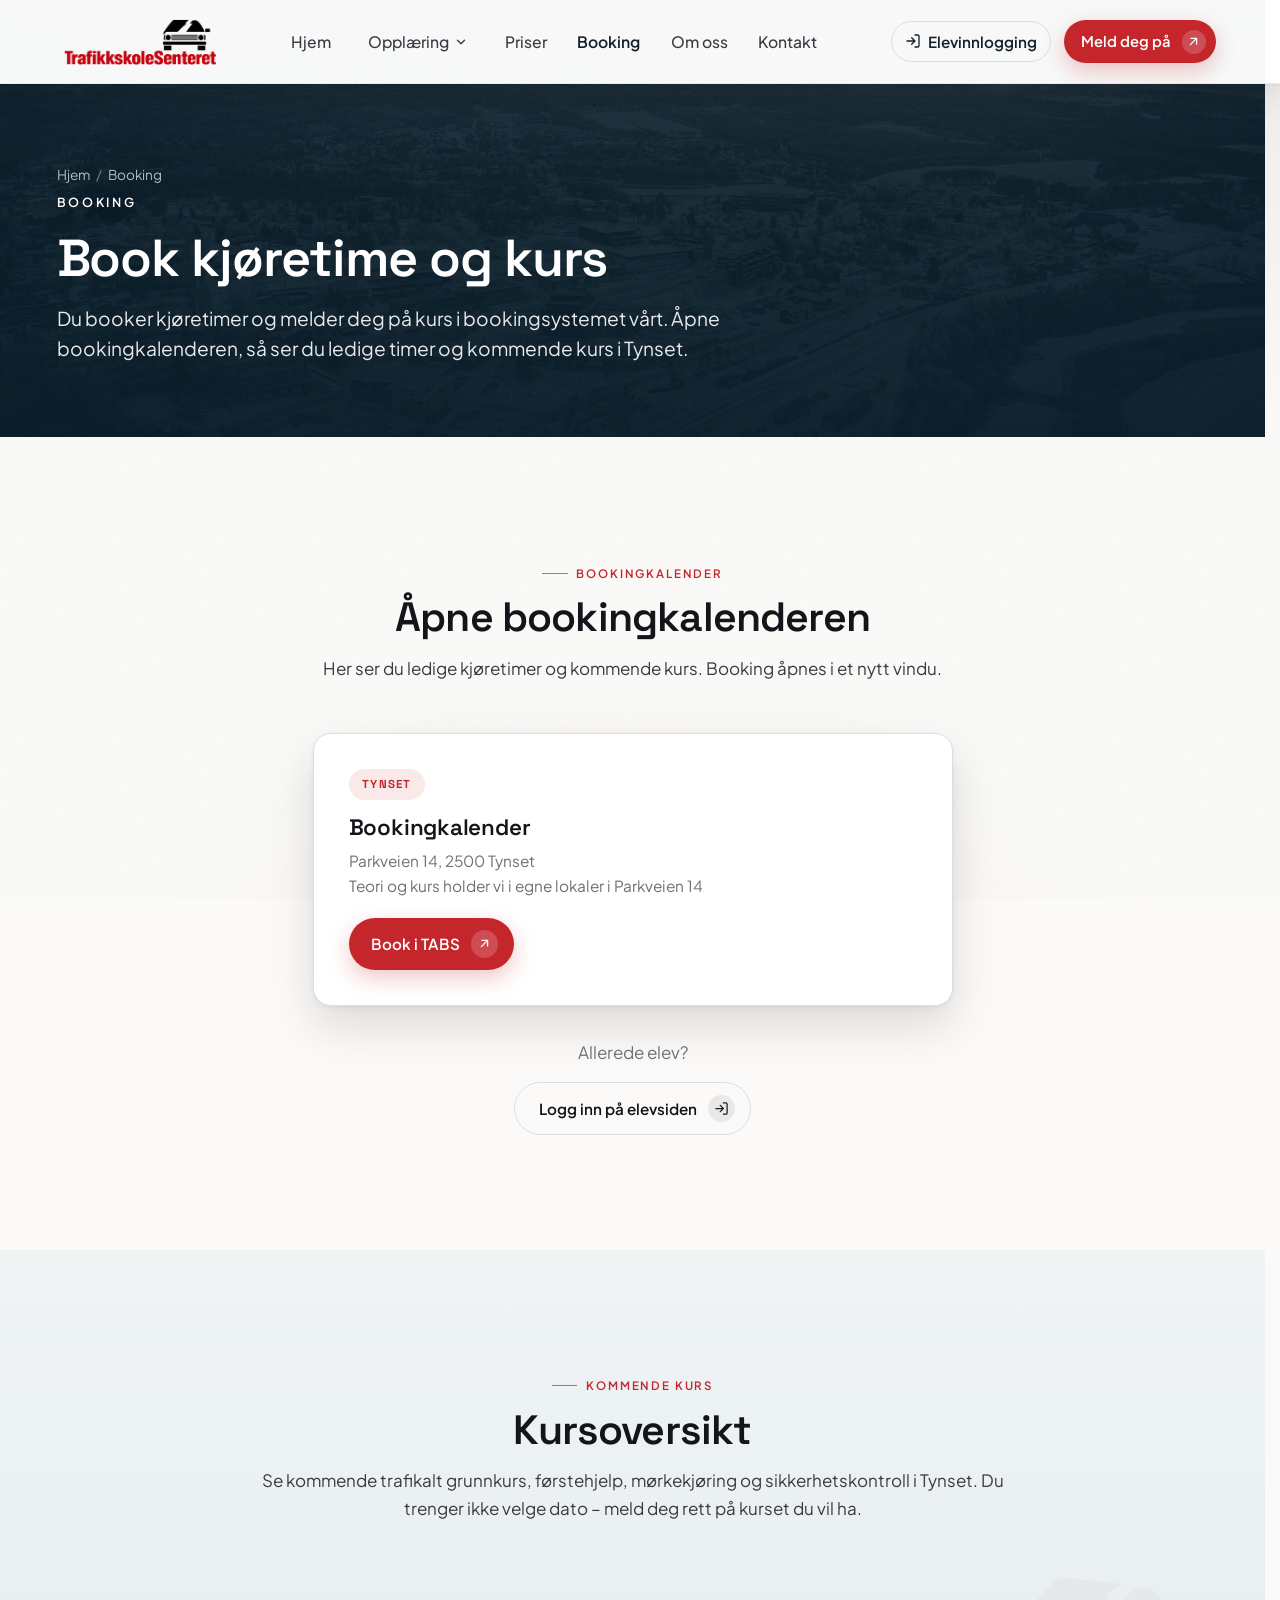
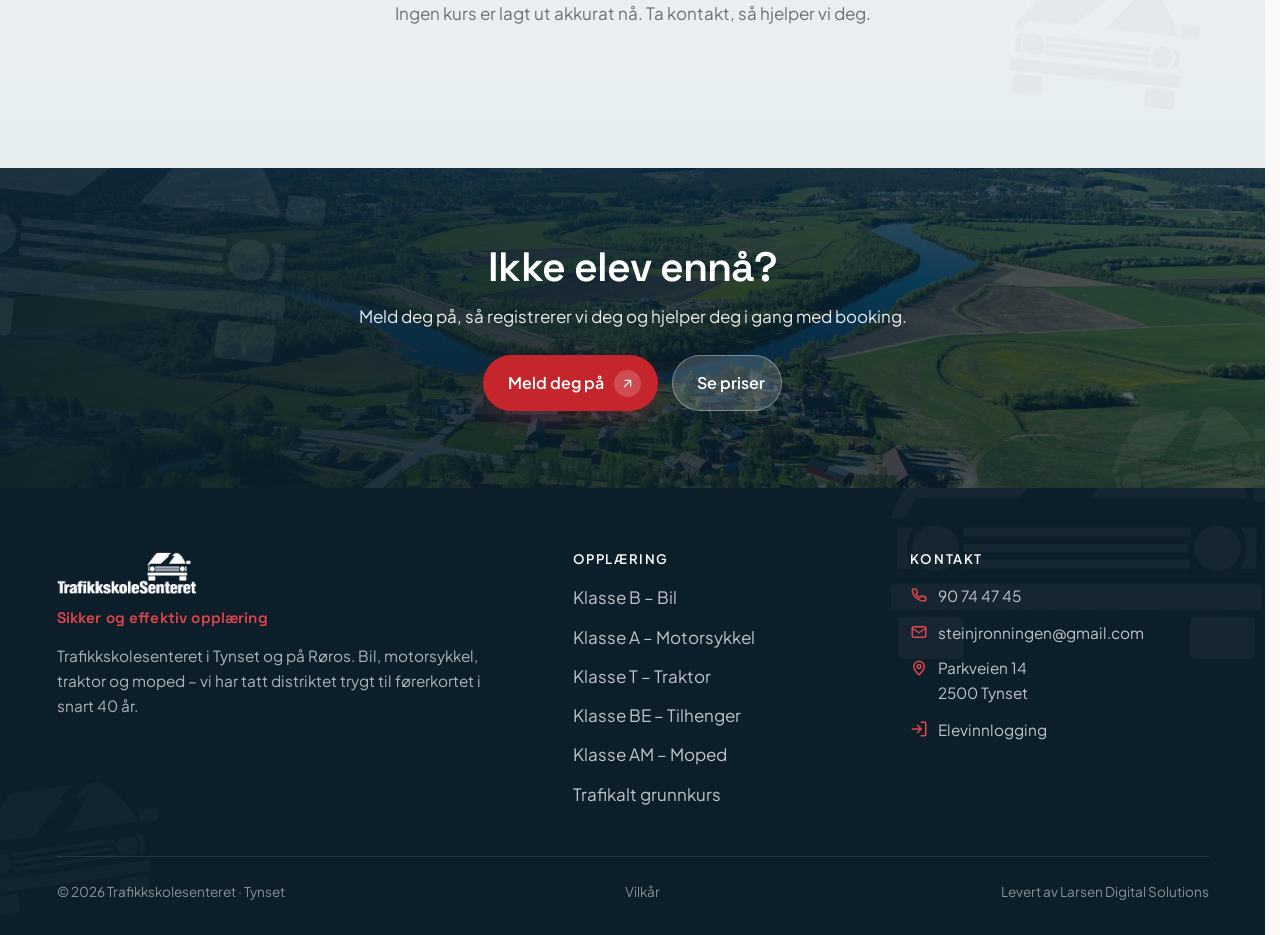
==== commit 69d4866e: "Merkevare-rød i stedet for blå overalt; TSS biler.png på klasse B (kort + side); booking: kalender ø" ====
--- a/booking.html
+++ b/booking.html
@@ -26,7 +26,7 @@
     .book-grid { display: grid; gap: clamp(1.1rem, 2vw, 1.6rem); }
     @media (min-width: 760px) { .book-grid { grid-template-columns: 1fr 1fr; } }
     .book-card { display: flex; flex-direction: column; padding: clamp(1.7rem, 3vw, 2.2rem); }
-    .book-card__tag { display: inline-flex; align-self: flex-start; font-family: var(--font-display); font-weight: 700; font-size: .72rem; letter-spacing: .1em; text-transform: uppercase; color: var(--accent); background: rgba(8,117,160,.1); padding: .36rem .85rem; border-radius: 999px; margin-bottom: 1rem; }
+    .book-card__tag { display: inline-flex; align-self: flex-start; font-family: var(--font-display); font-weight: 700; font-size: .72rem; letter-spacing: .1em; text-transform: uppercase; color: var(--accent); background: rgba(196,38,44,.1); padding: .36rem .85rem; border-radius: 999px; margin-bottom: 1rem; }
     .book-card h3 { font-size: 1.4rem; margin-bottom: .5rem; }
     .book-card p { font-size: .96rem; margin-bottom: 1.2rem; }
     .book-card .btn-row { margin-top: auto; }
@@ -115,14 +115,27 @@
       </div>
     </section>
 
-    <!-- ===================== SLIK GJØR DU ===================== -->
+    <!-- ===================== KALENDER ===================== -->
     <section class="section">
       <div class="container">
-        <div class="section-head reveal"><h2>Slik kommer du i gang</h2><p class="lead">Tre enkle steg fra påmelding til første kjøretime.</p></div>
-        <div class="steps3 reveal">
-          <div class="card step3"><span class="n">1</span><h3>Meld deg på</h3><p>Ta kontakt eller meld deg på, så registrerer vi deg som elev og finner riktig opplegg.</p></div>
-          <div class="card step3"><span class="n">2</span><h3>Logg inn</h3><p>Du får tilgang til elevsiden i TABS, der du følger din egen progresjon.</p></div>
-          <div class="card step3"><span class="n">3</span><h3>Book time</h3><p>Velg ledige kjøretimer og kurs i bookingkalenderen vår.</p></div>
+        <div class="section-head section-head--center reveal">
+          <span class="eyebrow eyebrow--center">Bookingkalender</span>
+          <h2>Åpne bookingkalenderen</h2>
+          <p class="measure" style="margin:.9rem auto 0">Her ser du ledige kjøretimer og kommende kurs. Booking åpnes i et nytt vindu.</p>
+        </div>
+        <div class="book-grid reveal" style="grid-template-columns:1fr;max-width:640px;margin-inline:auto">
+          <article class="card book-card">
+            <span class="book-card__tag">Tynset</span>
+            <h3>Bookingkalender</h3>
+            <p class="muted">Parkveien 14, 2500 Tynset<br>Teori og kurs holder vi i egne lokaler i Parkveien 14</p>
+            <div class="btn-row">
+              <a class="btn btn--primary" href="https://tabs.no/start" target="_blank" rel="noopener">Book i TABS<span class="btn__icon" aria-hidden="true"><svg viewBox="0 0 24 24" fill="none" stroke="currentColor" stroke-width="2" stroke-linecap="round" stroke-linejoin="round"><path d="M7 17 17 7M8 7h9v9"/></svg></span></a>
+            </div>
+          </article>
+        </div>
+        <div class="center reveal" style="margin-top:2rem">
+          <p class="muted" style="margin-bottom:1rem">Allerede elev?</p>
+          <a class="btn btn--ghost" href="https://tabs.no/start" target="_blank" rel="noopener">Logg inn på elevsiden<span class="btn__icon" aria-hidden="true"><svg viewBox="0 0 24 24" fill="none" stroke="currentColor" stroke-width="2" stroke-linecap="round" stroke-linejoin="round"><path d="M15 3h4a2 2 0 0 1 2 2v14a2 2 0 0 1-2 2h-4"/><path d="M10 17 15 12 10 7M15 12H3"/></svg></span></a>
         </div>
       </div>
     </section>
@@ -136,31 +149,6 @@
           <p class="measure" style="margin:.9rem auto 0">Se kommende trafikalt grunnkurs, førstehjelp, mørkekjøring og sikkerhetskontroll i Tynset. Du trenger ikke velge dato – meld deg rett på kurset du vil ha.</p>
         </div>
         <div class="reveal" data-kurs-list="full"><p class="ko-empty">Laster kommende kurs …</p></div>
-      </div>
-    </section>
-
-    <!-- ===================== KALENDER ===================== -->
-    <section class="section">
-      <div class="container">
-        <div class="section-head section-head--center reveal">
-          <span class="eyebrow eyebrow--center">Bookingkalender</span>
-          <h2>Åpne bookingkalenderen</h2>
-          <p class="measure" style="margin:.9rem auto 0">Her ser du ledige kjøretimer og kommende kurs. Booking åpnes i et nytt vindu.</p>
-        </div>
-        <div class="book-grid reveal" style="grid-template-columns:1fr;max-width:640px;margin-inline:auto">
-          <article class="card book-card">
-            <span class="book-card__tag">Tynset</span>
-            <h3>Bookingkalender</h3>
-            <p class="muted">Parkveien 14A, 2500 Tynset<br>Teori og kurs holder vi i egne lokaler i Parkveien 14A</p>
-            <div class="btn-row">
-              <a class="btn btn--primary" href="https://tabs.no/start" target="_blank" rel="noopener">Book i TABS<span class="btn__icon" aria-hidden="true"><svg viewBox="0 0 24 24" fill="none" stroke="currentColor" stroke-width="2" stroke-linecap="round" stroke-linejoin="round"><path d="M7 17 17 7M8 7h9v9"/></svg></span></a>
-            </div>
-          </article>
-        </div>
-        <div class="center reveal" style="margin-top:2rem">
-          <p class="muted" style="margin-bottom:1rem">Allerede elev?</p>
-          <a class="btn btn--ghost" href="https://tabs.no/start" target="_blank" rel="noopener">Logg inn på elevsiden<span class="btn__icon" aria-hidden="true"><svg viewBox="0 0 24 24" fill="none" stroke="currentColor" stroke-width="2" stroke-linecap="round" stroke-linejoin="round"><path d="M15 3h4a2 2 0 0 1 2 2v14a2 2 0 0 1-2 2h-4"/><path d="M10 17 15 12 10 7M15 12H3"/></svg></span></a>
-        </div>
       </div>
     </section>
 
@@ -204,7 +192,7 @@
           <h4>Kontakt</h4>
           <ul class="footer__contact">
             <li><svg viewBox="0 0 24 24" fill="none" stroke="currentColor" stroke-width="2" stroke-linecap="round" stroke-linejoin="round" aria-hidden="true"><path d="M5 4h3l2 5-2 1.5a11 11 0 0 0 5 5L16 13l5 2v3a2 2 0 0 1-2 2A16 16 0 0 1 3 6a2 2 0 0 1 2-2Z"/></svg><a href="tel:+4790744745">90 74 47 45</a></li><li><svg viewBox="0 0 24 24" fill="none" stroke="currentColor" stroke-width="2" stroke-linecap="round" stroke-linejoin="round" aria-hidden="true"><rect x="3" y="5" width="18" height="14" rx="2"/><path d="m3 7 9 6 9-6"/></svg><a href="mailto:steinjronningen@gmail.com">steinjronningen@gmail.com</a></li>
-            <li><svg viewBox="0 0 24 24" fill="none" stroke="currentColor" stroke-width="2" stroke-linecap="round" stroke-linejoin="round" aria-hidden="true"><path d="M12 21s-7-6.5-7-11a7 7 0 0 1 14 0c0 4.5-7 11-7 11Z"/><circle cx="12" cy="10" r="2.5"/></svg><span style="line-height:1.6">Parkveien 14A<br>2500 Tynset</span></li>
+            <li><svg viewBox="0 0 24 24" fill="none" stroke="currentColor" stroke-width="2" stroke-linecap="round" stroke-linejoin="round" aria-hidden="true"><path d="M12 21s-7-6.5-7-11a7 7 0 0 1 14 0c0 4.5-7 11-7 11Z"/><circle cx="12" cy="10" r="2.5"/></svg><span style="line-height:1.6">Parkveien 14<br>2500 Tynset</span></li>
             <li><svg viewBox="0 0 24 24" fill="none" stroke="currentColor" stroke-width="2" stroke-linecap="round" stroke-linejoin="round" aria-hidden="true"><path d="M15 3h4a2 2 0 0 1 2 2v14a2 2 0 0 1-2 2h-4"/><path d="M10 17 15 12 10 7M15 12H3"/></svg><a href="https://tabs.no/start" target="_blank" rel="noopener">Elevinnlogging</a></li>
           </ul>
         </div>
--- a/css/styles.css
+++ b/css/styles.css
@@ -22,9 +22,9 @@
   --muted: #6B7177;        /* dempet */
   --brand: #14212B;        /* petrol-navy: solid-nav-lenker, aksent på lyst */
   --brand-dark: #0A141C;
-  --accent: #17607A;       /* petrolblå – CTA-bakgrunn (hvit tekst, AA ~6,5:1) */
-  --accent-hover: #124F64;
-  --accent-bright: #37A7C4;/* dekor: fokusring, ikon-uthev på mørkt */
+  --accent: #C4262C;       /* petrolblå – CTA-bakgrunn (hvit tekst, AA ~6,5:1) */
+  --accent-hover: #A81F25;
+  --accent-bright: #E4444C;/* dekor: fokusring, ikon-uthev på mørkt */
   --spark: #C25A1B;        /* brent oransje-spark (spar-merker, understrek) */
   --gold: #E8A33D;         /* stjerner */
   --bg: #FBFAF8;           /* varm, lys near-white – hvite kort popper, ikke grått */
@@ -72,9 +72,9 @@
 body::before {
   content: ''; position: fixed; inset: 0; z-index: -1; pointer-events: none;
   background:
-    radial-gradient(66rem 46rem at 3% -12%, rgba(23,96,122,.055), transparent 56%),
+    radial-gradient(66rem 46rem at 3% -12%, rgba(196,38,44,.055), transparent 56%),
     radial-gradient(58rem 46rem at 106% 2%, rgba(16,17,22,.06), transparent 55%),
-    radial-gradient(58rem 44rem at 50% 120%, rgba(23,96,122,.03), transparent 60%);
+    radial-gradient(58rem 44rem at 50% 120%, rgba(196,38,44,.03), transparent 60%);
 }
 body::after {
   content: ''; position: fixed; inset: 0; z-index: -1; pointer-events: none; opacity: .035;
@@ -182,8 +182,8 @@
 .btn__icon svg { width: 15px; height: 15px; }
 .btn:hover .btn__icon { transform: translate(2px, -1px); }
 
-.btn--primary { background: var(--accent); color: #fff; box-shadow: 0 8px 22px rgba(23,96,122,.26); }
-.btn--primary:hover { background: var(--accent-hover); box-shadow: 0 12px 30px rgba(23,96,122,.32); }
+.btn--primary { background: var(--accent); color: #fff; box-shadow: 0 8px 22px rgba(196,38,44,.26); }
+.btn--primary:hover { background: var(--accent-hover); box-shadow: 0 12px 30px rgba(196,38,44,.32); }
 
 .btn--ghost { background: transparent; color: var(--ink); border-color: var(--hairline); padding-left: 1.5rem; }
 .btn--ghost:hover { border-color: var(--brand); background: rgba(23,24,29,.04); }
@@ -235,7 +235,7 @@
 .dd__panel a { position: relative; display: flex; gap: .9rem; align-items: center; padding: .8rem .9rem; border-radius: 13px; color: var(--ink); transition: background-color .22s var(--ease); }
 .dd__panel a + a { margin-top: 2px; }
 .dd__panel a:hover, .dd__panel a:focus-visible { background: var(--bg-soft); }
-.dd__panel a[aria-current="page"] { background: rgba(23,96,122,.06); }
+.dd__panel a[aria-current="page"] { background: rgba(196,38,44,.06); }
 .dd__ic { flex: none; width: 42px; height: 42px; border-radius: 12px; display: grid; place-items: center; background: var(--bg-soft); color: var(--accent); border: 1px solid var(--hairline-soft); transition: background-color .22s var(--ease), color .22s var(--ease), border-color .22s var(--ease); }
 .dd__panel a:hover .dd__ic, .dd__panel a[aria-current="page"] .dd__ic { background: var(--accent); color: #fff; border-color: var(--accent); }
 .dd__ic svg { width: 20px; height: 20px; }
@@ -386,7 +386,7 @@
 /* tidslinje (trinn 1–4) */
 .trinn { display: grid; gap: 1.1rem; }
 .trinn__item { display: grid; grid-template-columns: auto 1fr; gap: 1.2rem; align-items: start; padding: 1.4rem 1.5rem; }
-.trinn__badge { font-family: var(--font-display); font-weight: 700; width: 46px; height: 46px; border-radius: 13px; display: grid; place-items: center; background: rgba(23,96,122,.1); color: var(--accent); font-size: 1.15rem; }
+.trinn__badge { font-family: var(--font-display); font-weight: 700; width: 46px; height: 46px; border-radius: 13px; display: grid; place-items: center; background: rgba(196,38,44,.1); color: var(--accent); font-size: 1.15rem; }
 .trinn__item h3 { font-size: 1.12rem; margin-bottom: .35rem; }
 .trinn__item p { font-size: .96rem; }
 
@@ -415,7 +415,7 @@
 .ticks svg { flex: none; width: 22px; height: 22px; color: var(--accent); margin-top: 2px; }
 
 /* ---------- Garanti-badge ---------- */
-.guarantee { display: inline-flex; align-items: center; gap: .9rem; padding: .7rem 1.1rem .7rem .8rem; border-radius: var(--r-pill); background: rgba(23,96,122,.08); border: 1px solid rgba(23,96,122,.18); color: var(--brand); font-weight: 600; }
+.guarantee { display: inline-flex; align-items: center; gap: .9rem; padding: .7rem 1.1rem .7rem .8rem; border-radius: var(--r-pill); background: rgba(196,38,44,.08); border: 1px solid rgba(196,38,44,.18); color: var(--brand); font-weight: 600; }
 .guarantee svg { width: 24px; height: 24px; color: var(--accent); flex: none; }
 
 /* ---------- Pakker (priser) ---------- */
@@ -483,7 +483,7 @@
 /* stepper */
 .stepper { display: inline-flex; align-items: center; gap: .4rem; border: 1px solid var(--hairline); border-radius: var(--r-pill); padding: 5px; background: var(--surface); }
 .stepper__btn { width: 42px; height: 42px; border-radius: 50%; border: 0; background: var(--bg-soft); color: var(--brand); font-size: 1.5rem; line-height: 1; display: grid; place-items: center; transition: background-color .2s var(--ease), transform .15s var(--ease); }
-.stepper__btn:hover { background: rgba(23,96,122,.12); }
+.stepper__btn:hover { background: rgba(196,38,44,.12); }
 .stepper__btn:active { transform: scale(.92); }
 .stepper__val { min-width: 116px; text-align: center; line-height: 1.05; }
 .stepper__val span { font-family: var(--font-display); font-size: 1.6rem; font-weight: 700; color: var(--ink); }
@@ -508,7 +508,7 @@
 .quiz__opt { text-align: left; display: flex; gap: .8rem; align-items: center; padding: .95rem 1.1rem; border-radius: 13px; border: 1.5px solid var(--hairline); background: #fff; font-weight: 500; color: var(--ink); transition: border-color .2s var(--ease), background-color .2s var(--ease), transform .2s var(--ease); }
 .quiz__opt:hover:not(:disabled) { border-color: var(--accent); transform: translateX(2px); }
 .quiz__opt .mark { flex: none; width: 26px; height: 26px; border-radius: 50%; border: 1.5px solid var(--hairline); display: grid; place-items: center; font-weight: 700; font-size: .85rem; color: var(--muted); }
-.quiz__opt.is-correct { border-color: var(--accent); background: rgba(23,96,122,.08); }
+.quiz__opt.is-correct { border-color: var(--accent); background: rgba(196,38,44,.08); }
 .quiz__opt.is-correct .mark { background: var(--accent); border-color: var(--accent); color: #fff; }
 .quiz__opt.is-wrong { border-color: var(--spark); background: rgba(70,194,74,.06); }
 .quiz__opt.is-wrong .mark { background: var(--spark); border-color: var(--spark); color: #fff; }
@@ -538,24 +538,28 @@
 .locale-combo h2 { color: #fff; }
 .locale-combo .section-head p { color: rgba(255,255,255,.88); }
 
+/* ---------- Klasse-tilgjengelighet (Tynset / Røros) ---------- */
+.avail { display: inline-flex; align-items: center; gap: .55rem; margin-top: 1.4rem; padding: .5rem .95rem; border-radius: 999px; background: rgba(255,255,255,.1); border: 1px solid rgba(255,255,255,.2); font-size: .9rem; font-weight: 600; color: #fff; -webkit-backdrop-filter: blur(6px); backdrop-filter: blur(6px); }
+.avail svg { width: 16px; height: 16px; color: var(--accent-bright); flex: none; }
+
 /* ---------- Skjema ---------- */
 .form { display: grid; gap: 1.1rem; }
 .field { display: grid; gap: .45rem; }
 .field label { font-weight: 600; font-size: .92rem; color: var(--ink); }
 .field input, .field select, .field textarea { font: inherit; color: var(--ink); background: var(--surface); border: 1px solid var(--hairline); border-radius: var(--r-input); padding: .8rem .95rem; transition: border-color .25s var(--ease), box-shadow .25s var(--ease); }
 .field input::placeholder, .field textarea::placeholder { color: #9AA0A6; }
-.field input:focus, .field select:focus, .field textarea:focus { outline: none; border-color: var(--accent); box-shadow: 0 0 0 3px rgba(23,96,122,.15); }
+.field input:focus, .field select:focus, .field textarea:focus { outline: none; border-color: var(--accent); box-shadow: 0 0 0 3px rgba(196,38,44,.15); }
 .field textarea { resize: vertical; min-height: 110px; }
 .field--row { display: grid; gap: 1.1rem; }
 @media (min-width: 560px) { .field--row { grid-template-columns: 1fr 1fr; } }
 .form__note { font-size: .85rem; color: var(--muted); }
 .form__status { display: none; padding: .9rem 1.1rem; border-radius: var(--r-input); font-size: .95rem; }
-.form__status.is-ok { display: block; background: rgba(23,96,122,.1); color: var(--accent); }
+.form__status.is-ok { display: block; background: rgba(196,38,44,.1); color: var(--accent); }
 
 /* ---------- FAQ (forbedret: filter + grupper + a11y) ---------- */
 .faq__filter { position: relative; margin-bottom: 1.6rem; }
 .faq__filter input { width: 100%; font: inherit; border: 1px solid var(--hairline); border-radius: var(--r-pill); padding: .85rem 1.1rem .85rem 2.9rem; background: var(--surface); transition: border-color .25s var(--ease), box-shadow .25s var(--ease); }
-.faq__filter input:focus { outline: none; border-color: var(--accent); box-shadow: 0 0 0 3px rgba(23,96,122,.13); }
+.faq__filter input:focus { outline: none; border-color: var(--accent); box-shadow: 0 0 0 3px rgba(196,38,44,.13); }
 .faq__filter svg { position: absolute; left: 1.05rem; top: 50%; transform: translateY(-50%); width: 18px; height: 18px; color: var(--muted); }
 .faq__group + .faq__group { margin-top: 2.2rem; }
 .faq__grouptitle { font-family: var(--font-body); font-weight: 700; font-size: .76rem; letter-spacing: .14em; text-transform: uppercase; color: var(--accent); margin-bottom: .3rem; }
@@ -746,7 +750,7 @@
 .calc__choice b { font-family: var(--font-display); font-weight: 600; font-size: 1.15rem; color: var(--ink); }
 .calc__choice span { font-size: .92rem; color: var(--muted); }
 .calc__choice:hover { border-color: var(--brand); }
-.calc__choice.is-on { border-color: var(--accent); background: rgba(23,96,122,.05); box-shadow: inset 0 0 0 1px var(--accent); }
+.calc__choice.is-on { border-color: var(--accent); background: rgba(196,38,44,.05); box-shadow: inset 0 0 0 1px var(--accent); }
 .calc__check { display: flex; align-items: flex-start; gap: .85rem; padding: 1rem 1.15rem; border: 1px solid var(--hairline); border-radius: var(--r-card-inner); margin-bottom: .8rem; cursor: pointer; }
 .calc__check input { margin-top: .2rem; width: 18px; height: 18px; flex: none; accent-color: var(--accent); }
 .calc__check span { display: flex; flex-direction: column; gap: .12rem; }
@@ -792,7 +796,7 @@
 .lic:hover .lic__bg img { transform: scale(1.08); }
 .lic::after { content: ''; position: absolute; inset: 0; z-index: -1; background:
   linear-gradient(180deg, rgba(6,18,28,.52) 0%, rgba(6,18,28,0) 24%, rgba(6,18,28,.05) 42%, rgba(6,18,28,.56) 68%, rgba(6,18,28,.95) 100%),
-  linear-gradient(0deg, rgba(23,96,122,.30) 0%, rgba(23,96,122,0) 38%);
+  linear-gradient(0deg, rgba(196,38,44,.30) 0%, rgba(196,38,44,0) 38%);
   transition: opacity .5s var(--ease); }
 .lic:hover::after { opacity: .9; }
 .lic__body { padding: clamp(1.6rem, 2.8vw, 2.2rem); width: 100%; }
@@ -816,10 +820,10 @@
 .ko-filters { display: flex; flex-wrap: wrap; gap: .6rem; margin-bottom: 1.8rem; }
 .ko-chip { font-family: var(--font-display); font-weight: 600; font-size: .94rem; padding: .58rem 1.2rem; border-radius: var(--r-pill); border: 1.5px solid var(--hairline); background: var(--surface); color: var(--ink-2); transition: background-color .2s var(--ease), color .2s var(--ease), border-color .2s var(--ease), transform .2s var(--ease); }
 .ko-chip:hover { border-color: var(--accent); color: var(--ink); transform: translateY(-1px); }
-.ko-chip.is-on { background: var(--accent); border-color: var(--accent); color: #fff; box-shadow: 0 8px 20px rgba(23,96,122,.26); }
+.ko-chip.is-on { background: var(--accent); border-color: var(--accent); color: #fff; box-shadow: 0 8px 20px rgba(196,38,44,.26); }
 .ko-grid { display: grid; gap: 1rem; max-width: 960px; margin-inline: auto; }
 .ko-card { display: grid; grid-template-columns: auto 1fr; gap: 1.1rem; padding: 1.2rem 1.35rem; background: var(--surface); border: 1px solid var(--hairline); border-radius: var(--r-card); box-shadow: var(--shadow-sm); transition: transform .3s var(--ease), box-shadow .3s var(--ease), border-color .3s var(--ease); }
-.ko-card:hover { border-color: rgba(23,96,122,.4); box-shadow: var(--shadow-md); transform: translateY(-3px); }
+.ko-card:hover { border-color: rgba(196,38,44,.4); box-shadow: var(--shadow-md); transform: translateY(-3px); }
 .ko-card.is-full { opacity: .68; }
 .ko-date { text-align: center; width: 62px; flex: none; align-self: start; background: var(--ink); color: #fff; border-radius: 14px; padding: .6rem 0; line-height: 1; }
 .ko-date b { display: block; font-family: var(--font-display); font-size: 1.55rem; }
@@ -827,7 +831,7 @@
 .ko-body { min-width: 0; }
 .ko-top { display: flex; align-items: center; gap: .6rem; flex-wrap: wrap; }
 .ko-top h3 { font-size: 1.1rem; margin: 0; }
-.ko-tag { font-family: var(--font-display); font-weight: 700; font-size: .68rem; letter-spacing: .06em; text-transform: uppercase; color: var(--accent); background: rgba(23,96,122,.1); padding: .24rem .6rem; border-radius: 999px; }
+.ko-tag { font-family: var(--font-display); font-weight: 700; font-size: .68rem; letter-spacing: .06em; text-transform: uppercase; color: var(--accent); background: rgba(196,38,44,.1); padding: .24rem .6rem; border-radius: 999px; }
 .ko-meta { font-size: .88rem; color: var(--muted); margin: .45rem 0 0; line-height: 1.45; }
 .ko-loc { display: flex; align-items: center; gap: .4rem; margin-top: .2rem; }
 .ko-loc svg { width: 15px; height: 15px; color: var(--accent); flex: none; }
@@ -851,7 +855,7 @@
 .pkg-track.is-grabbing a { pointer-events: none; }
 .pkg-track > .pkg { flex: 0 0 min(85%, 320px); margin: 0; transition: transform .5s var(--ease), box-shadow .5s var(--ease), border-color .35s var(--ease); }
 @media (min-width: 920px) { .pkg-track > .pkg { flex-basis: 320px; } }
-.pkg-track > .pkg:hover { border-color: rgba(23,96,122,.4); }
+.pkg-track > .pkg:hover { border-color: rgba(196,38,44,.4); }
 .pkg-nav { display: none; }
 .pkg--alt { border-style: dashed; background: var(--bg-soft); }
 .pkg__price--alt { font-size: 1.7rem; }
